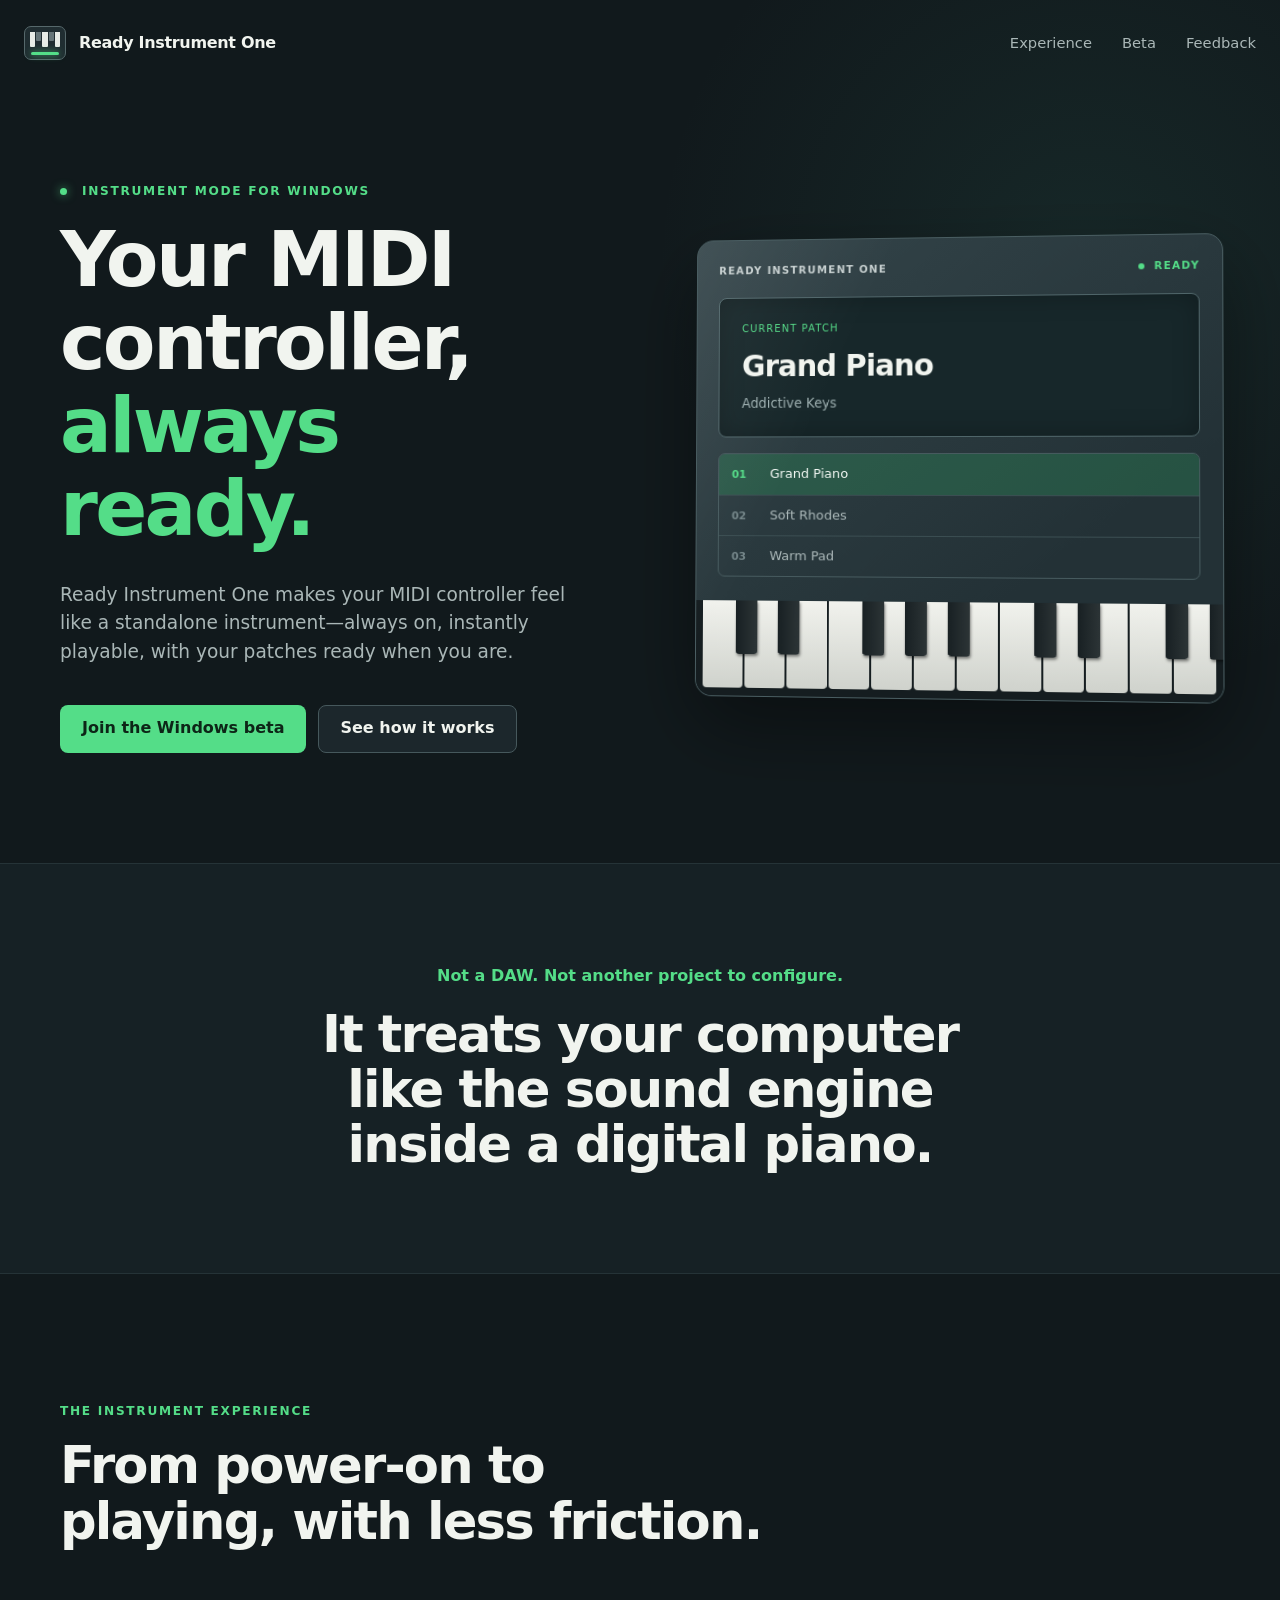
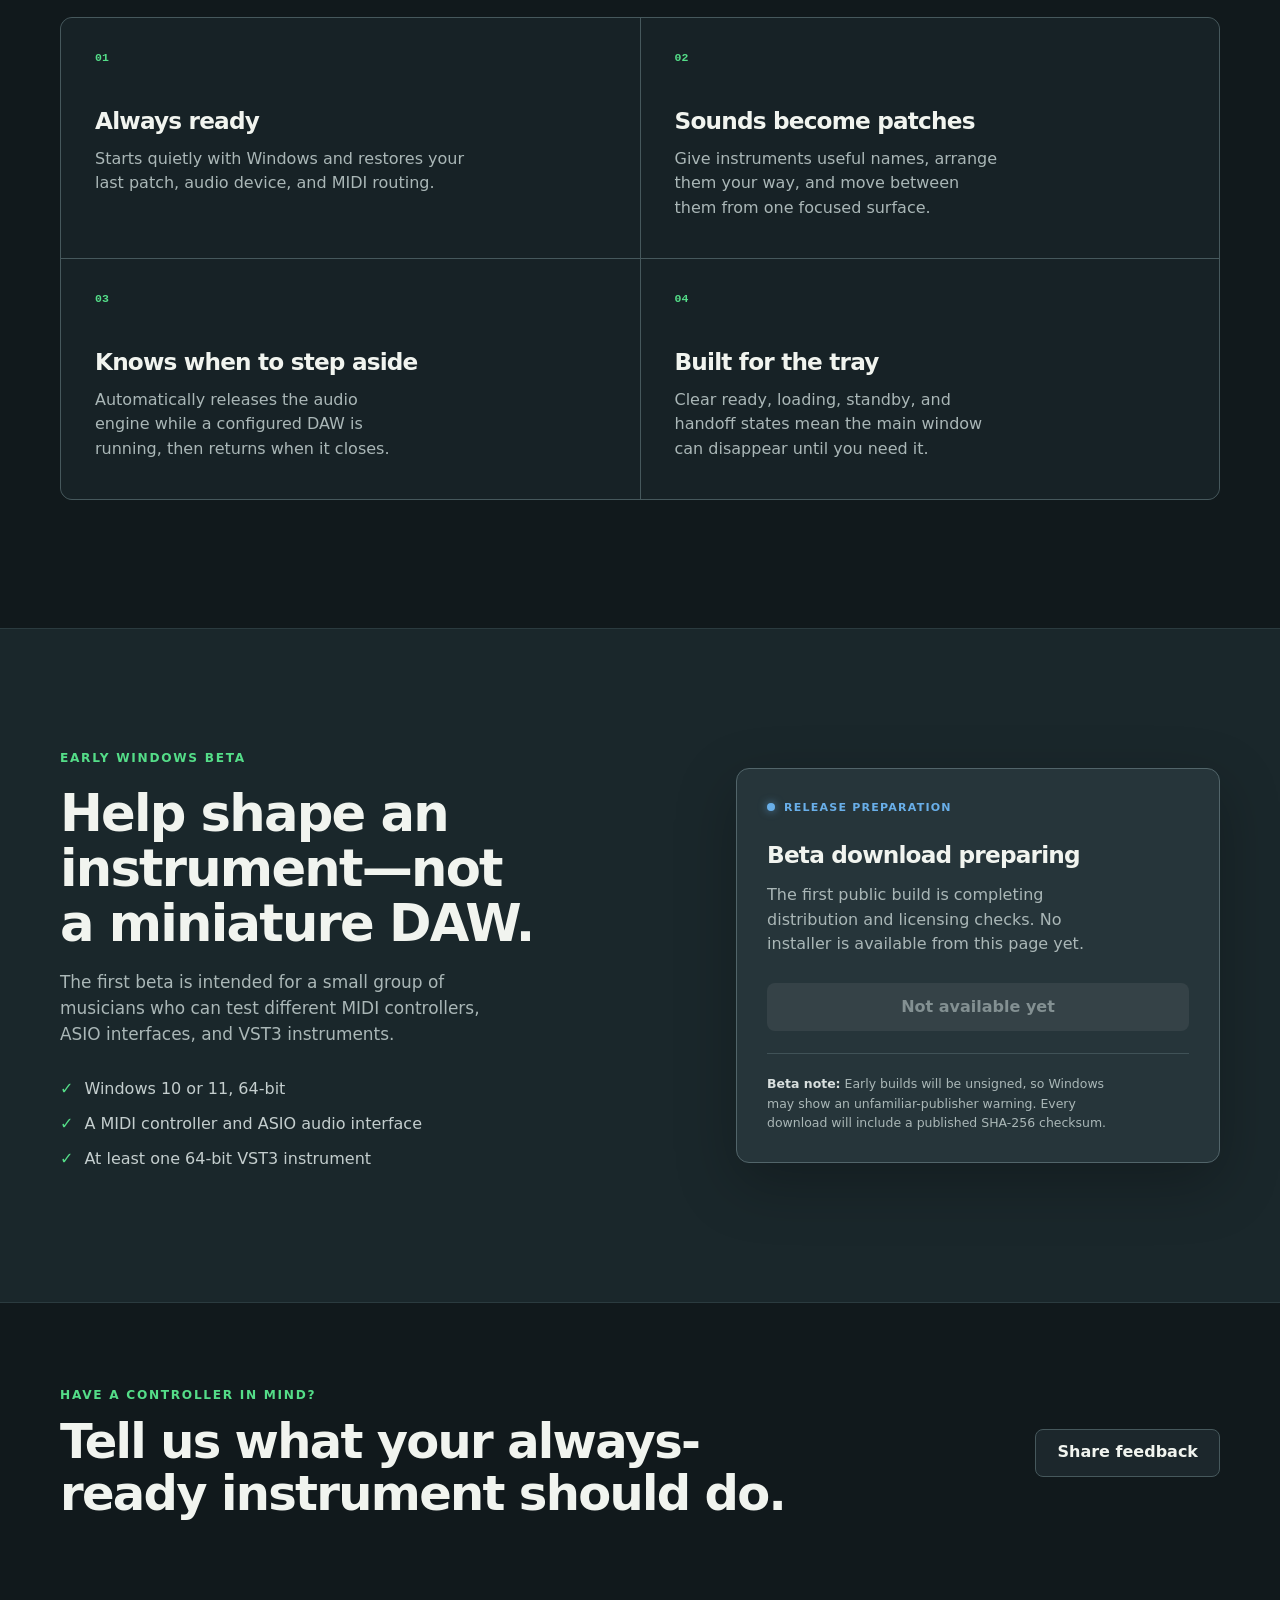
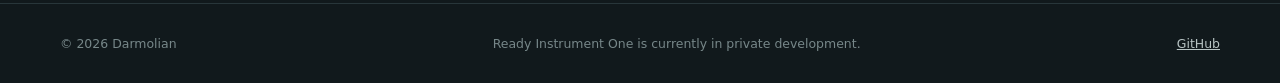
==== site/index.html @ aced775c "Clarify the always-ready product message" ====
<!doctype html>
<html lang="en">
<head>
  <meta charset="utf-8">
  <meta name="viewport" content="width=device-width, initial-scale=1">
  <meta name="description" content="Ready Instrument One makes your MIDI controller feel like a standalone instrument—always on, instantly playable, with your patches ready when you are.">
  <meta name="theme-color" content="#182327">
  <title>Ready Instrument One</title>
  <link rel="stylesheet" href="styles.css">
  <script src="app.js" defer></script>
</head>
<body>
  <header class="site-header">
    <a class="brand" href="#top" aria-label="Ready Instrument One home">
      <span class="brand-mark" aria-hidden="true">
        <span class="keys">
          <i></i><i></i><i></i><i></i><i></i>
        </span>
        <span class="led"></span>
      </span>
      <span>Ready Instrument One</span>
    </a>
    <nav aria-label="Main navigation">
      <a href="#experience">Experience</a>
      <a href="#beta">Beta</a>
      <a href="https://github.com/darmolian/ready-instrument-one/issues">Feedback</a>
    </nav>
  </header>

  <main id="top">
    <section class="hero wrap">
      <div class="hero-copy">
        <p class="eyebrow"><span class="ready-dot"></span> Instrument mode for Windows</p>
        <h1>Your MIDI controller,<br><em>always ready.</em></h1>
        <p class="lede">Ready Instrument One makes your MIDI controller feel like a standalone instrument—always on, instantly playable, with your patches ready when you are.</p>
        <div class="hero-actions">
          <a class="button primary" href="#beta">Join the Windows beta</a>
          <a class="button secondary" href="#experience">See how it works</a>
        </div>
      </div>

      <div class="instrument-panel" aria-label="Stylized Ready Instrument One patch panel">
        <div class="panel-top">
          <span>READY INSTRUMENT ONE</span>
          <span class="panel-status"><i></i> READY</span>
        </div>
        <div class="screen">
          <span class="screen-label">CURRENT PATCH</span>
          <strong>Grand Piano</strong>
          <small>Addictive Keys</small>
        </div>
        <div class="patches" aria-hidden="true">
          <span class="active"><b>01</b> Grand Piano</span>
          <span><b>02</b> Soft Rhodes</span>
          <span><b>03</b> Warm Pad</span>
        </div>
        <div class="piano-keys" aria-hidden="true">
          <i></i><i></i><i></i><i></i><i></i><i></i><i></i><i></i><i></i><i></i><i></i><i></i>
        </div>
      </div>
    </section>

    <section class="manifesto">
      <div class="wrap compact">
        <p>Not a DAW. Not another project to configure.</p>
        <h2>It treats your computer like the sound engine inside a digital piano.</h2>
      </div>
    </section>

    <section class="features wrap" id="experience">
      <div class="section-heading">
        <p class="eyebrow">The instrument experience</p>
        <h2>From power-on to playing, with less friction.</h2>
      </div>
      <div class="feature-grid">
        <article>
          <span class="feature-number">01</span>
          <h3>Always ready</h3>
          <p>Starts quietly with Windows and restores your last patch, audio device, and MIDI routing.</p>
        </article>
        <article>
          <span class="feature-number">02</span>
          <h3>Sounds become patches</h3>
          <p>Give instruments useful names, arrange them your way, and move between them from one focused surface.</p>
        </article>
        <article>
          <span class="feature-number">03</span>
          <h3>Knows when to step aside</h3>
          <p>Automatically releases the audio engine while a configured DAW is running, then returns when it closes.</p>
        </article>
        <article>
          <span class="feature-number">04</span>
          <h3>Built for the tray</h3>
          <p>Clear ready, loading, standby, and handoff states mean the main window can disappear until you need it.</p>
        </article>
      </div>
    </section>

    <section class="beta-section" id="beta">
      <div class="wrap beta-layout">
        <div class="beta-copy">
          <p class="eyebrow">Early Windows beta</p>
          <h2>Help shape an instrument—not a miniature DAW.</h2>
          <p>The first beta is intended for a small group of musicians who can test different MIDI controllers, ASIO interfaces, and VST3 instruments.</p>
          <ul class="requirements">
            <li>Windows 10 or 11, 64-bit</li>
            <li>A MIDI controller and ASIO audio interface</li>
            <li>At least one 64-bit VST3 instrument</li>
          </ul>
        </div>

        <aside class="download-card" aria-live="polite">
          <div class="download-state">
            <span class="release-light" id="release-light"></span>
            <span id="release-kicker">Release preparation</span>
          </div>
          <h3 id="release-title">Beta download preparing</h3>
          <p id="release-description">The first public build is completing distribution and licensing checks. No installer is available from this page yet.</p>
          <a class="button primary disabled" id="download-button" href="#beta" aria-disabled="true">Not available yet</a>
          <div class="release-details" id="release-details" hidden>
            <span id="release-version"></span>
            <a id="checksum-link" href="#beta">SHA-256 checksum</a>
            <a id="notes-link" href="#beta">Release notes</a>
          </div>
          <p class="unsigned-note" id="unsigned-note"><strong>Beta note:</strong> Early builds will be unsigned, so Windows may show an unfamiliar-publisher warning. Every download will include a published SHA-256 checksum.</p>
        </aside>
      </div>
    </section>

    <section class="feedback wrap">
      <div>
        <p class="eyebrow">Have a controller in mind?</p>
        <h2>Tell us what your always-ready instrument should do.</h2>
      </div>
      <a class="button secondary" href="https://github.com/darmolian/ready-instrument-one/issues/new">Share feedback</a>
    </section>
  </main>

  <footer>
    <div class="wrap footer-inner">
      <span>&copy; <span id="year">2026</span> Darmolian</span>
      <span>Ready Instrument One is currently in private development.</span>
      <a href="https://github.com/darmolian/ready-instrument-one">GitHub</a>
    </div>
  </footer>
</body>
</html>
---- site/styles.css ----
:root {
  color-scheme: dark;
  --ink: #f1f4ef;
  --muted: #aab7b7;
  --soft: #778789;
  --surface: #233137;
  --surface-2: #2d3d42;
  --surface-3: #172226;
  --line: #46585c;
  --green: #54dd88;
  --green-deep: #208b55;
  --blue: #69afe9;
  --page: #11191c;
  --shadow: 0 30px 80px rgba(0, 0, 0, .42);
  font-family: "Segoe UI Variable", "Segoe UI", system-ui, sans-serif;
}

* { box-sizing: border-box; }

html { scroll-behavior: smooth; }

body {
  margin: 0;
  background:
    radial-gradient(circle at 85% 8%, rgba(59, 139, 120, .13), transparent 27rem),
    var(--page);
  color: var(--ink);
  font-size: 16px;
  line-height: 1.55;
}

a { color: inherit; }

.wrap {
  width: min(1160px, calc(100% - 48px));
  margin-inline: auto;
}

.site-header {
  width: min(1240px, calc(100% - 48px));
  height: 86px;
  margin-inline: auto;
  display: flex;
  align-items: center;
  justify-content: space-between;
}

.brand {
  display: inline-flex;
  align-items: center;
  gap: 13px;
  color: var(--ink);
  font-weight: 720;
  letter-spacing: -.02em;
  text-decoration: none;
}

.brand-mark {
  position: relative;
  width: 42px;
  height: 34px;
  padding: 5px 5px 8px;
  border: 1px solid #56686b;
  border-radius: 7px;
  background: #202d31;
}

.brand-mark .keys { display: flex; height: 15px; gap: 1px; }
.brand-mark .keys i { flex: 1; background: #e8ece7; border-radius: 0 0 1px 1px; }
.brand-mark .keys i:nth-child(2),
.brand-mark .keys i:nth-child(4) { height: 9px; background: #667578; }
.brand-mark .led { position: absolute; left: 6px; right: 6px; bottom: 4px; height: 3px; border-radius: 3px; background: var(--green); box-shadow: 0 0 7px rgba(84, 221, 136, .7); }

nav { display: flex; gap: 30px; }
nav a { color: var(--muted); font-size: .92rem; text-decoration: none; transition: color .2s; }
nav a:hover { color: var(--ink); }

.hero {
  min-height: 680px;
  padding: 96px 0 110px;
  display: grid;
  grid-template-columns: 1.02fr .98fr;
  gap: 80px;
  align-items: center;
}

.eyebrow {
  margin: 0 0 18px;
  color: var(--green);
  font-size: .76rem;
  font-weight: 720;
  letter-spacing: .14em;
  text-transform: uppercase;
}

.ready-dot { display: inline-block; width: 7px; height: 7px; margin-right: 9px; border-radius: 50%; background: var(--green); box-shadow: 0 0 10px rgba(84, 221, 136, .7); }

h1, h2, h3, p { text-wrap: balance; }
h1, h2, h3 { line-height: 1.08; letter-spacing: -.035em; }
h1 { margin: 0; font-size: clamp(3.3rem, 6vw, 5.8rem); font-weight: 720; }
h1 em { color: var(--green); font-style: normal; }
h2 { margin: 0; font-size: clamp(2.1rem, 4vw, 3.65rem); }
h3 { margin: 0; font-size: 1.45rem; }

.lede { max-width: 660px; margin: 30px 0 0; color: var(--muted); font-size: 1.16rem; }
.hero-actions { display: flex; flex-wrap: wrap; gap: 12px; margin-top: 38px; }

.button {
  min-height: 48px;
  padding: 0 21px;
  border: 1px solid transparent;
  border-radius: 8px;
  display: inline-flex;
  align-items: center;
  justify-content: center;
  font-weight: 670;
  text-decoration: none;
  transition: transform .18s, background .18s, border-color .18s;
}
.button:hover { transform: translateY(-1px); }
.button.primary { background: var(--green); color: #0d2517; }
.button.primary:hover { background: #72e69d; }
.button.secondary { border-color: var(--line); background: rgba(40, 55, 60, .5); color: var(--ink); }
.button.secondary:hover { border-color: #708286; background: var(--surface); }
.button.disabled { background: #354247; color: #839092; cursor: not-allowed; pointer-events: none; }

.instrument-panel {
  position: relative;
  border: 1px solid #4a5e62;
  border-radius: 17px;
  background: linear-gradient(145deg, #34454a, #233136 70%);
  padding: 22px 22px 0;
  box-shadow: var(--shadow);
  transform: perspective(1100px) rotateY(-4deg) rotateX(1deg);
  overflow: hidden;
}
.instrument-panel::before { content: ""; position: absolute; inset: 0; background: linear-gradient(115deg, rgba(255,255,255,.07), transparent 28%); pointer-events: none; }
.panel-top { display: flex; justify-content: space-between; color: #c7d0d0; font-size: .65rem; font-weight: 760; letter-spacing: .12em; }
.panel-status { color: var(--green); }
.panel-status i { display: inline-block; width: 6px; height: 6px; margin-right: 5px; border-radius: 50%; background: var(--green); }
.screen { margin-top: 20px; padding: 23px; border: 1px solid #50666a; border-radius: 8px; background: #17272a; box-shadow: inset 0 0 25px rgba(0,0,0,.25); }
.screen > * { display: block; }
.screen-label { color: var(--green); font-size: .63rem; letter-spacing: .12em; }
.screen strong { margin-top: 8px; font-size: 1.85rem; letter-spacing: -.03em; }
.screen small { margin-top: 4px; color: #9eb0b1; }
.patches { margin: 16px 0 24px; border: 1px solid #475b5f; border-radius: 7px; overflow: hidden; }
.patches span { display: block; padding: 10px 13px; color: #adbabb; border-bottom: 1px solid #3b4e52; font-size: .82rem; }
.patches span:last-child { border: 0; }
.patches span.active { color: #f5faf6; background: rgba(45, 147, 92, .34); }
.patches b { display: inline-block; width: 35px; color: #748689; font-size: .68rem; }
.patches .active b { color: var(--green); }
.piano-keys { height: 96px; margin-inline: -22px; display: flex; gap: 2px; padding: 0 7px; background: #151d20; }
.piano-keys i { position: relative; flex: 1; height: 88px; border-radius: 0 0 4px 4px; background: linear-gradient(#f1f2ed, #cfd2cc); }
.piano-keys i::after { position: absolute; z-index: 2; top: 0; right: -38%; width: 54%; height: 54px; border-radius: 0 0 3px 3px; background: linear-gradient(90deg, #182023, #2c3436); box-shadow: 1px 2px 3px rgba(0,0,0,.45); }
.piano-keys i:nth-child(7n + 1)::after,
.piano-keys i:nth-child(7n + 2)::after,
.piano-keys i:nth-child(7n + 4)::after,
.piano-keys i:nth-child(7n + 5)::after,
.piano-keys i:nth-child(7n + 6)::after { content: ""; }

.manifesto { padding: 100px 0; border-block: 1px solid #253337; background: #162125; text-align: center; }
.compact { max-width: 850px; }
.manifesto p { margin: 0 0 18px; color: var(--green); font-weight: 660; }

.features { padding: 128px 0; }
.section-heading { max-width: 740px; }
.feature-grid { margin-top: 68px; display: grid; grid-template-columns: repeat(2, 1fr); gap: 1px; border: 1px solid var(--line); border-radius: 12px; background: var(--line); overflow: hidden; }
.feature-grid article { min-height: 240px; padding: 34px; background: var(--surface-3); }
.feature-number { display: block; margin-bottom: 44px; color: var(--green); font: 650 .72rem/1 monospace; }
.feature-grid p { max-width: 440px; margin: 14px 0 0; color: var(--muted); }

.beta-section { padding: 120px 0; background: #1a272b; border-block: 1px solid #2b3b3f; }
.beta-layout { display: grid; grid-template-columns: 1fr .84fr; gap: 100px; align-items: center; }
.beta-copy > p:not(.eyebrow) { max-width: 610px; color: var(--muted); font-size: 1.06rem; }
.requirements { margin: 30px 0 0; padding: 0; list-style: none; color: #c4cece; }
.requirements li { margin: 10px 0; }
.requirements li::before { content: "✓"; margin-right: 11px; color: var(--green); font-weight: 800; }

.download-card { padding: 30px; border: 1px solid #52656a; border-radius: 13px; background: #26353a; box-shadow: 0 20px 60px rgba(0,0,0,.25); }
.download-state { display: flex; align-items: center; gap: 9px; margin-bottom: 26px; color: var(--blue); font-size: .69rem; font-weight: 740; letter-spacing: .11em; text-transform: uppercase; }
.release-light { width: 8px; height: 8px; border-radius: 50%; background: var(--blue); box-shadow: 0 0 9px rgba(105, 175, 233, .65); }
.download-card > p { color: var(--muted); }
.download-card .button { width: 100%; margin-top: 10px; }
.release-details { margin-top: 18px; display: flex; flex-wrap: wrap; gap: 9px 18px; color: var(--muted); font-size: .78rem; }
.release-details a { color: #d6dfde; }
.release-details[hidden] { display: none; }
.unsigned-note { margin: 22px 0 0; padding-top: 20px; border-top: 1px solid #405257; font-size: .78rem; }
.unsigned-note strong { color: #d8dfde; }

.feedback { min-height: 300px; display: flex; align-items: center; justify-content: space-between; gap: 40px; }
.feedback h2 { max-width: 780px; font-size: clamp(2rem, 4vw, 3rem); }
.feedback .eyebrow { margin-bottom: 12px; }
.feedback .button { flex: 0 0 auto; }

footer { padding: 30px 0; border-top: 1px solid #28363a; color: var(--soft); font-size: .78rem; }
.footer-inner { display: flex; gap: 28px; justify-content: space-between; }
footer a { color: #b7c3c3; }

@media (max-width: 900px) {
  .hero { grid-template-columns: 1fr; gap: 65px; padding-top: 65px; }
  .hero-copy { max-width: 720px; }
  .instrument-panel { max-width: 600px; transform: none; }
  .beta-layout { grid-template-columns: 1fr; gap: 55px; }
}

@media (max-width: 620px) {
  .wrap, .site-header { width: min(100% - 30px, 1160px); }
  .site-header { height: 72px; }
  .brand > span:last-child { font-size: .9rem; }
  nav a:not(:last-child) { display: none; }
  .hero { min-height: auto; padding: 55px 0 80px; }
  h1 { font-size: clamp(2.8rem, 15vw, 4rem); }
  .instrument-panel { padding: 16px 16px 0; }
  .piano-keys { margin-inline: -16px; }
  .manifesto, .features, .beta-section { padding-block: 80px; }
  .feature-grid { grid-template-columns: 1fr; }
  .feedback { padding-block: 60px; align-items: flex-start; flex-direction: column; }
  .footer-inner { flex-direction: column; gap: 8px; }
}

@media (prefers-reduced-motion: reduce) {
  html { scroll-behavior: auto; }
  *, *::before, *::after { transition-duration: .01ms !important; }
}
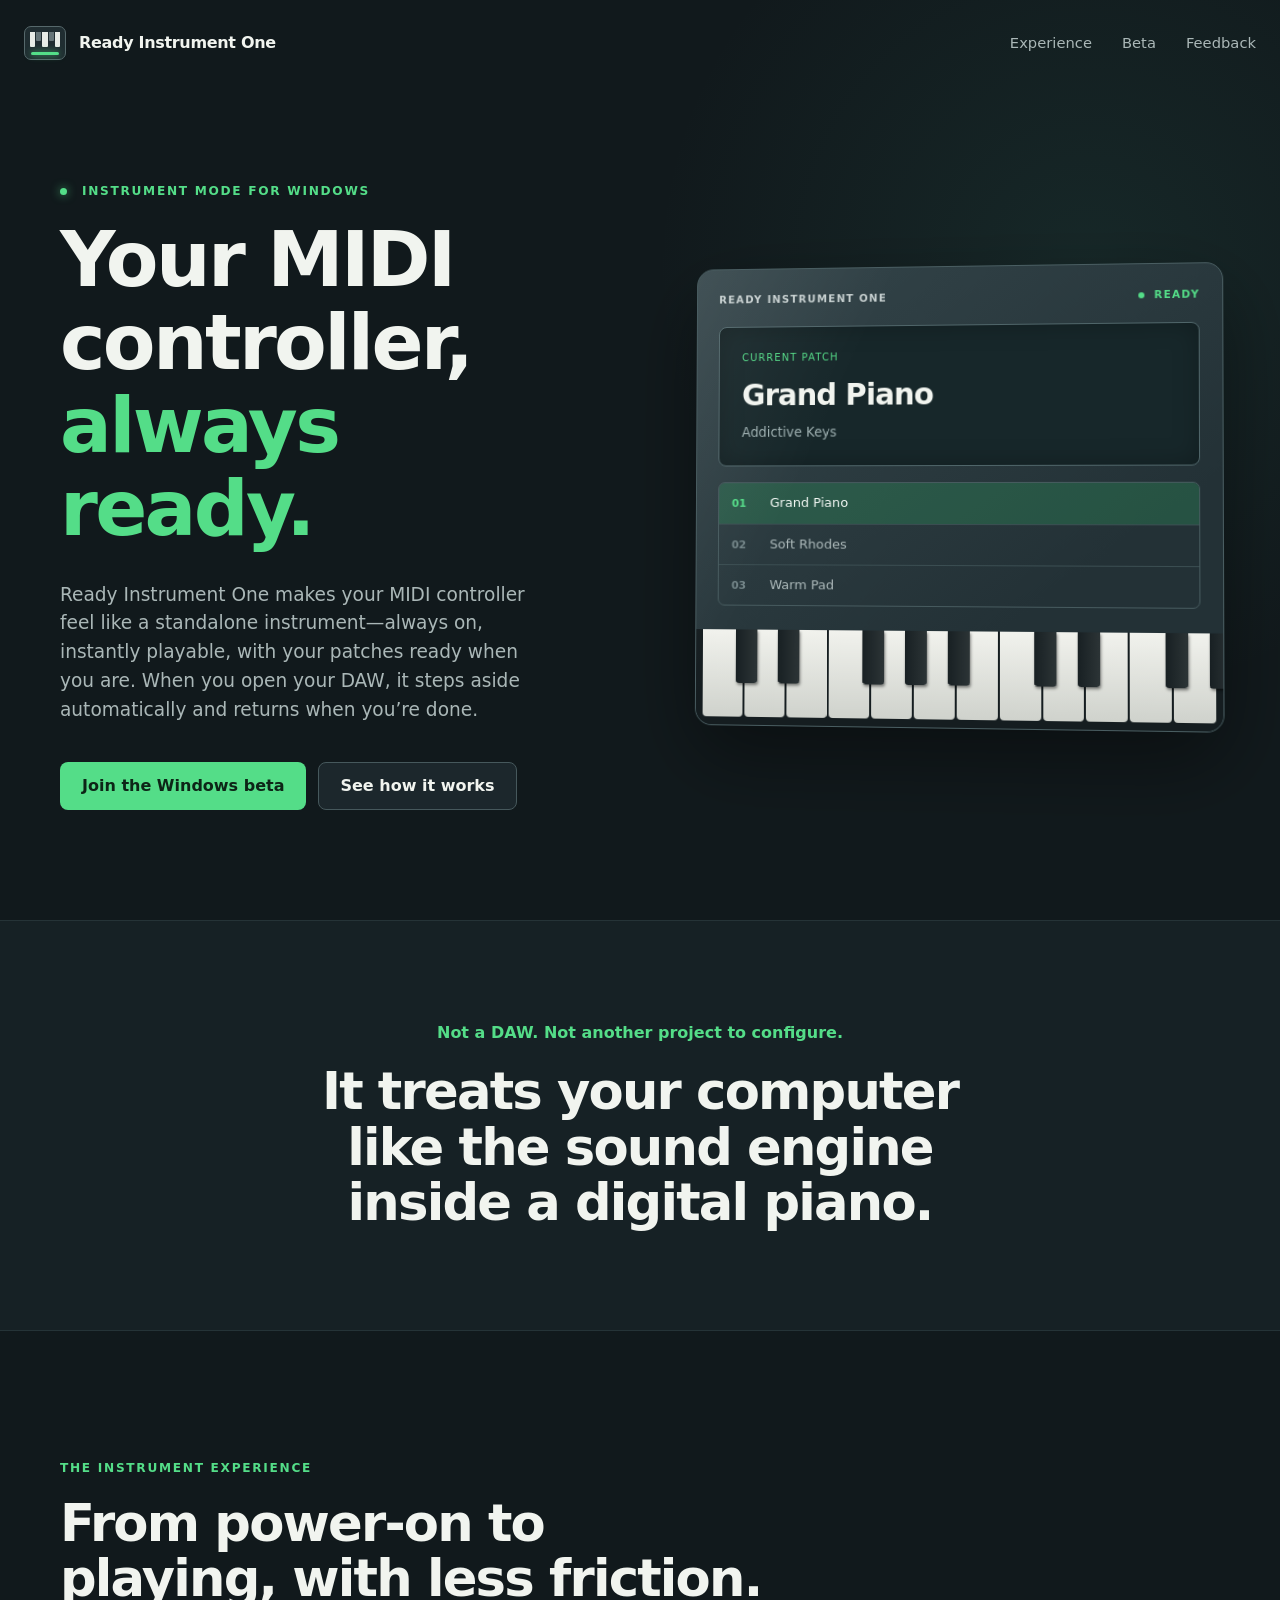
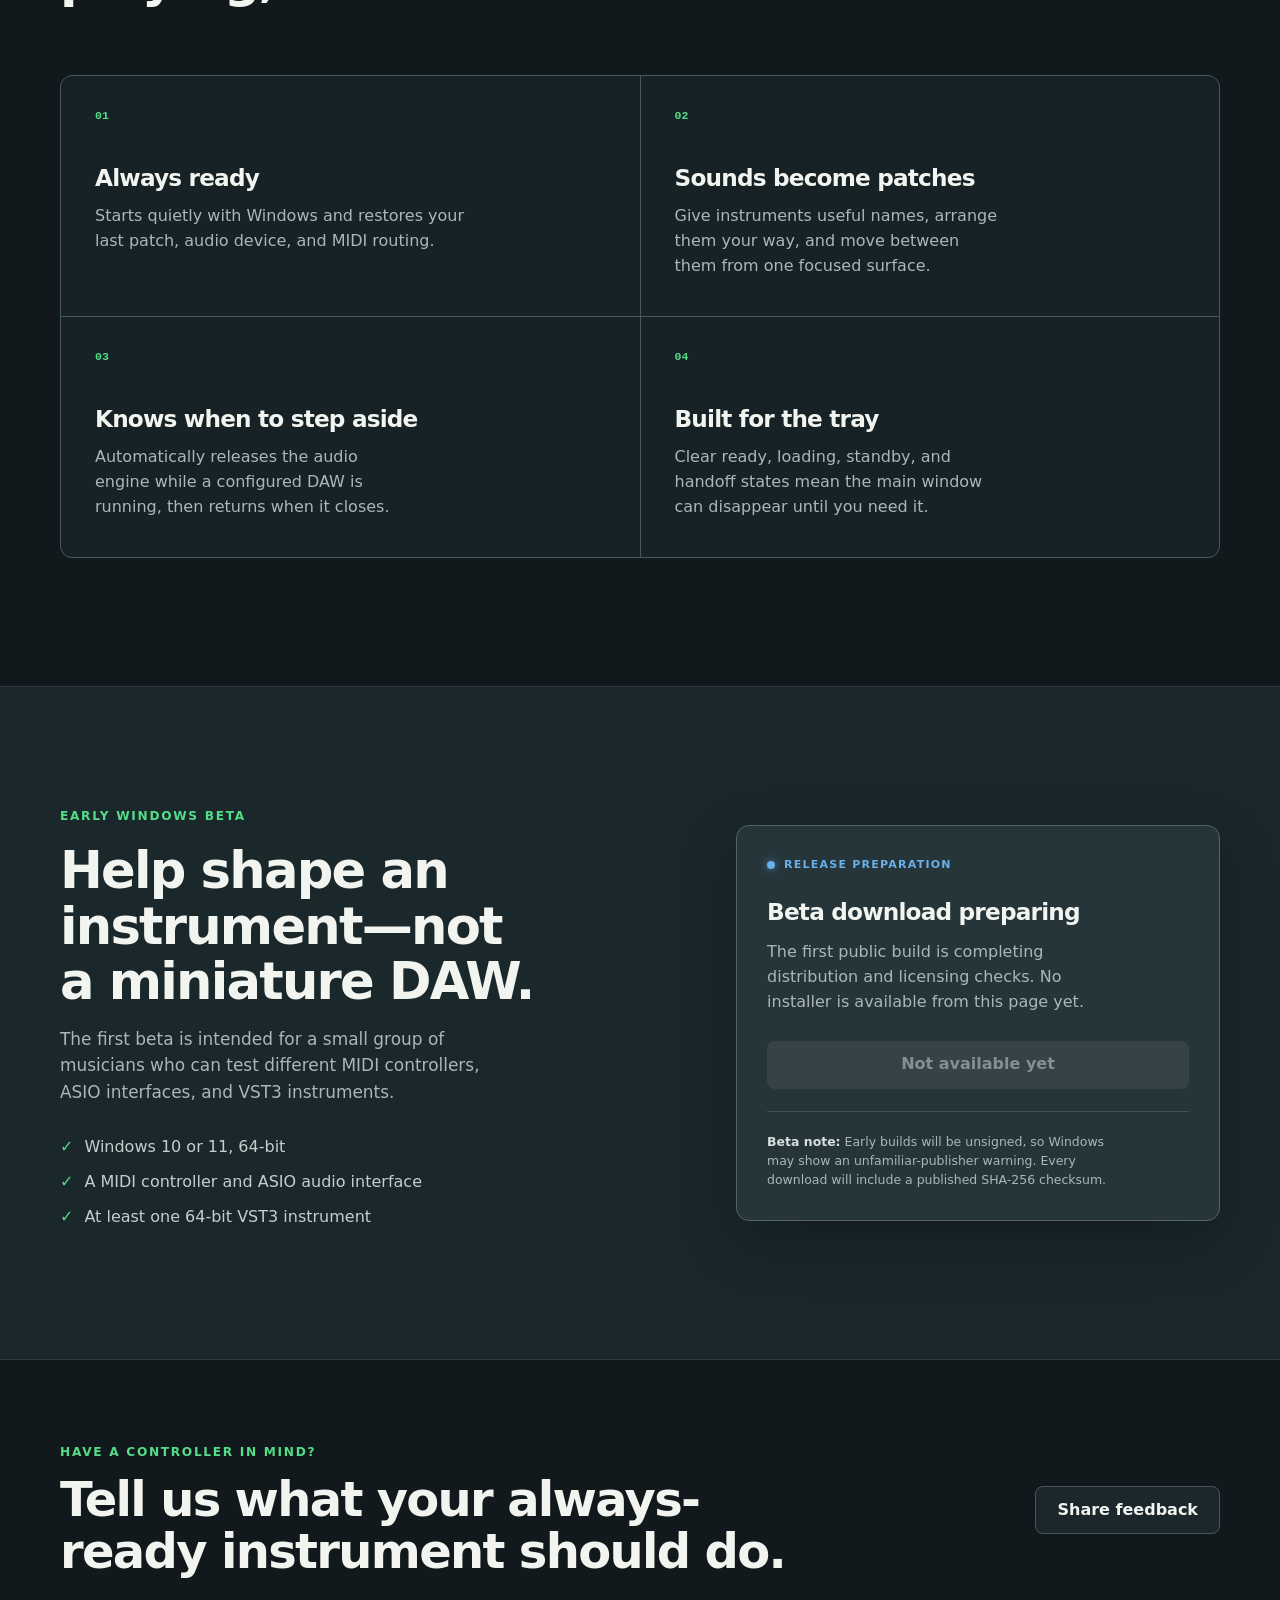
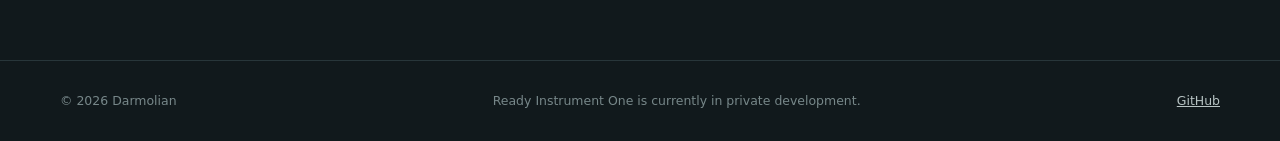
==== commit 16863fdb: "Introduce automatic DAW handoff in the hero" ====
--- a/site/index.html
+++ b/site/index.html
@@ -32,7 +32,7 @@
       <div class="hero-copy">
         <p class="eyebrow"><span class="ready-dot"></span> Instrument mode for Windows</p>
         <h1>Your MIDI controller,<br><em>always ready.</em></h1>
-        <p class="lede">Ready Instrument One makes your MIDI controller feel like a standalone instrument—always on, instantly playable, with your patches ready when you are.</p>
+        <p class="lede">Ready Instrument One makes your MIDI controller feel like a standalone instrument—always on, instantly playable, with your patches ready when you are. When you open your DAW, it steps aside automatically and returns when you’re done.</p>
         <div class="hero-actions">
           <a class="button primary" href="#beta">Join the Windows beta</a>
           <a class="button secondary" href="#experience">See how it works</a>
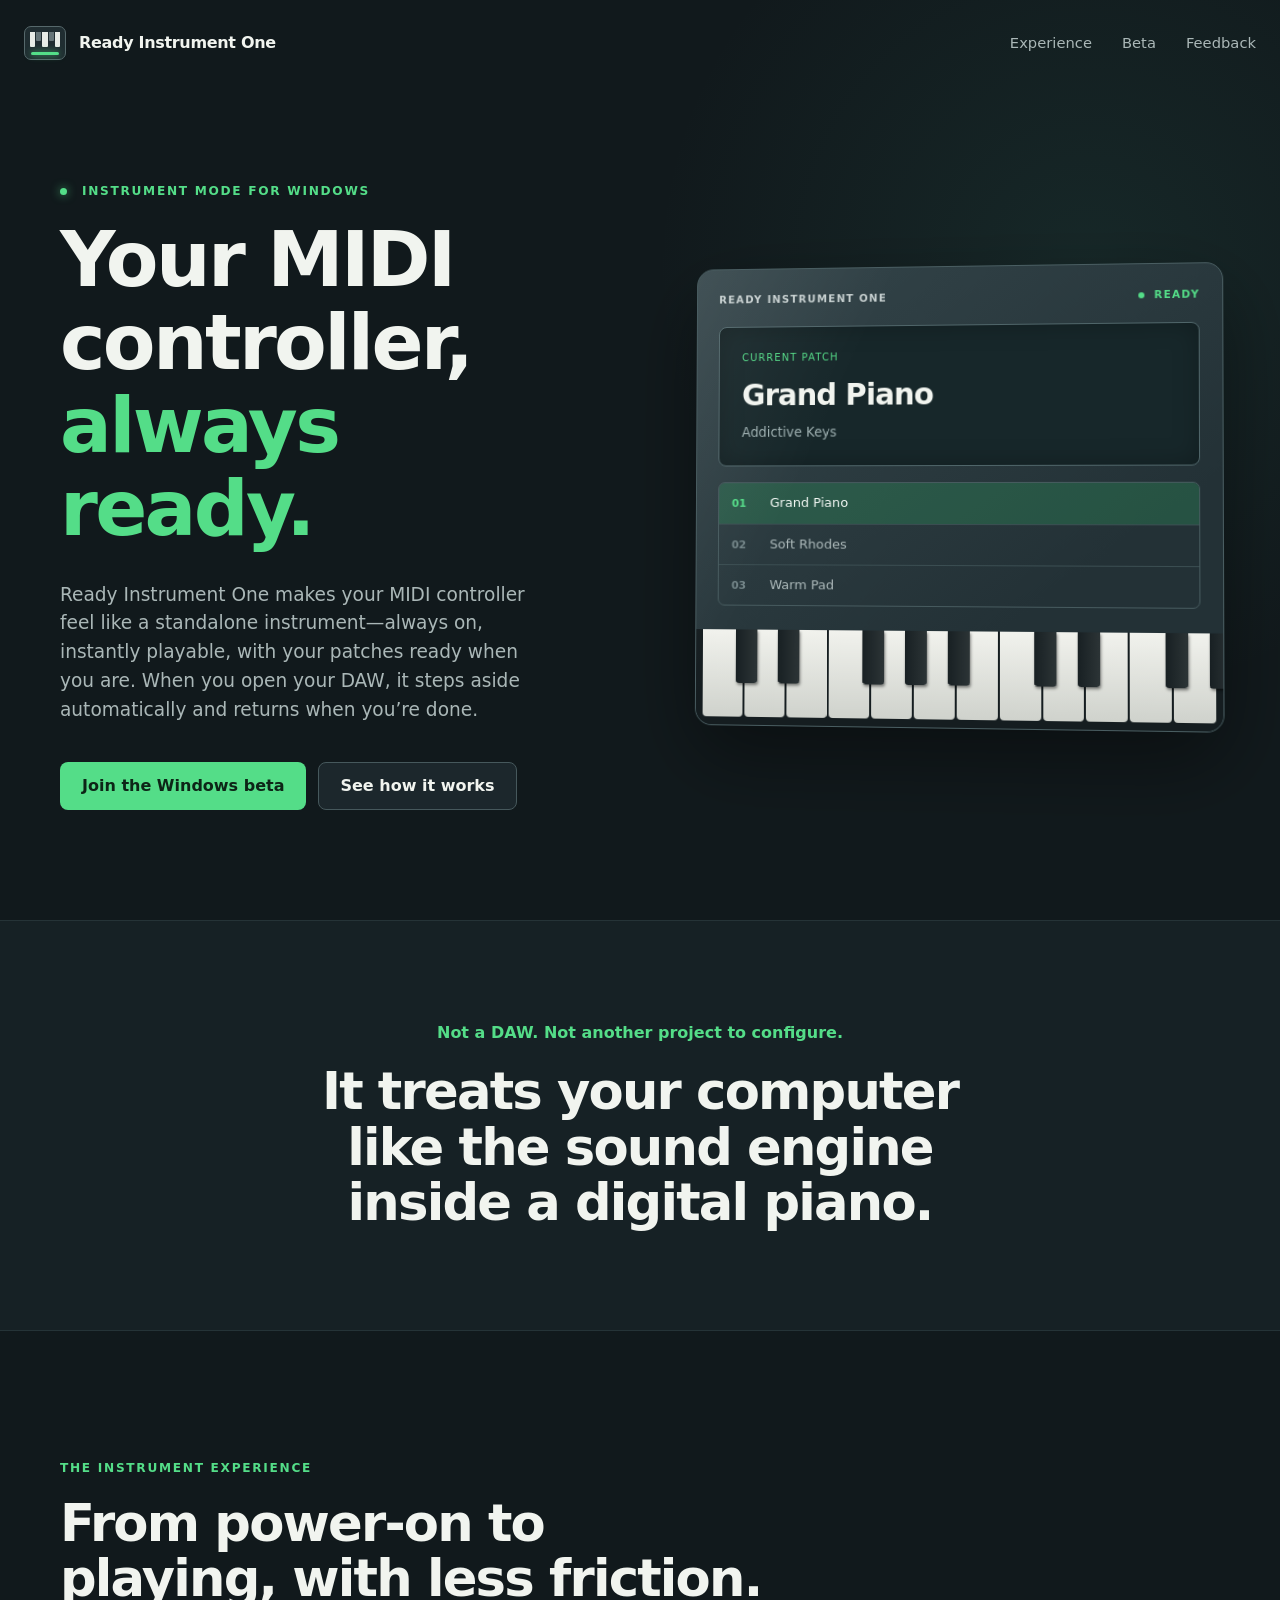
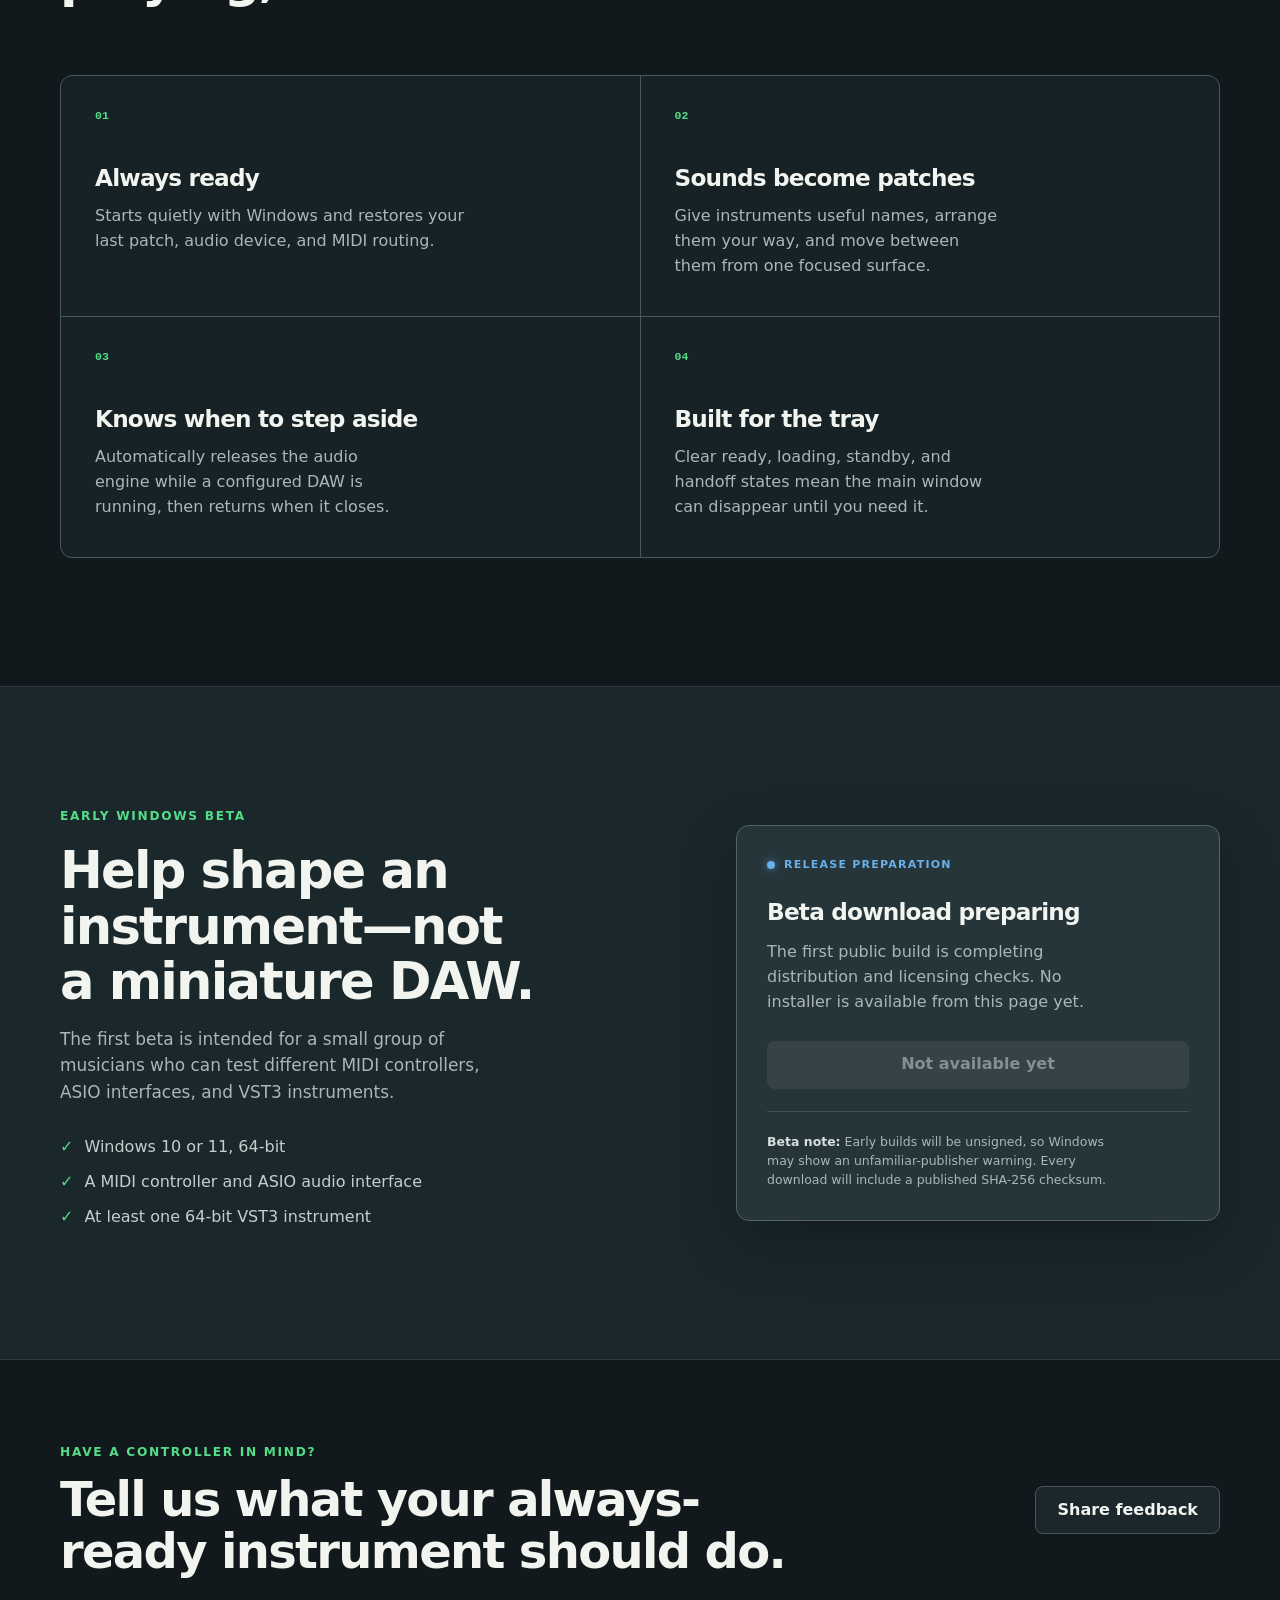
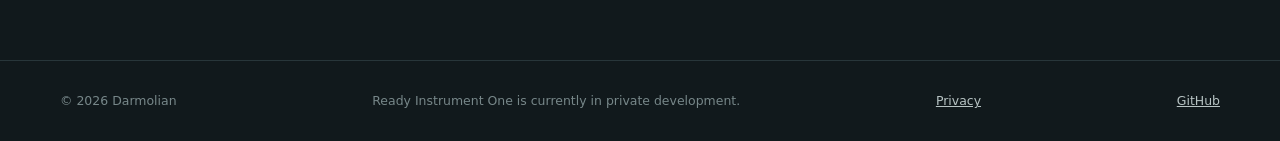
==== commit 09f16aab: "Add privacy-first website analytics" ====
--- a/site/index.html
+++ b/site/index.html
@@ -140,8 +140,12 @@
     <div class="wrap footer-inner">
       <span>&copy; <span id="year">2026</span> Darmolian</span>
       <span>Ready Instrument One is currently in private development.</span>
+      <a href="privacy.html">Privacy</a>
       <a href="https://github.com/darmolian/ready-instrument-one">GitHub</a>
     </div>
   </footer>
+  <!-- Cloudflare Web Analytics -->
+  <script type="module" src="https://static.cloudflareinsights.com/beacon.min.js" data-cf-beacon='{"token": "5148fbdc5ea6411e929aa3a7ed31bcde"}'></script>
+  <!-- End Cloudflare Web Analytics -->
 </body>
 </html>
--- a/site/styles.css
+++ b/site/styles.css
@@ -196,6 +196,20 @@
 .footer-inner { display: flex; gap: 28px; justify-content: space-between; }
 footer a { color: #b7c3c3; }
 
+.legal-page {
+  max-width: 840px;
+  padding: 90px 0 120px;
+}
+.legal-page h1 { font-size: clamp(3rem, 7vw, 5rem); }
+.legal-intro { margin: 30px 0 70px; color: var(--muted); font-size: 1.18rem; }
+.legal-page section { padding: 34px 0; border-top: 1px solid #2e3e42; }
+.legal-page section h2 { margin-bottom: 17px; font-size: 1.55rem; }
+.legal-page section p { color: var(--muted); }
+.legal-page section p:last-child { margin-bottom: 0; }
+.legal-page section a { color: #d7e2e0; text-decoration-color: #66817f; text-underline-offset: 3px; }
+.legal-page section a:hover { color: var(--green); }
+.legal-updated { margin-top: 44px; color: var(--soft); font-size: .82rem; }
+
 @media (max-width: 900px) {
   .hero { grid-template-columns: 1fr; gap: 65px; padding-top: 65px; }
   .hero-copy { max-width: 720px; }
@@ -213,6 +227,7 @@
   .instrument-panel { padding: 16px 16px 0; }
   .piano-keys { margin-inline: -16px; }
   .manifesto, .features, .beta-section { padding-block: 80px; }
+  .legal-page { padding-block: 60px 80px; }
   .feature-grid { grid-template-columns: 1fr; }
   .feedback { padding-block: 60px; align-items: flex-start; flex-direction: column; }
   .footer-inner { flex-direction: column; gap: 8px; }
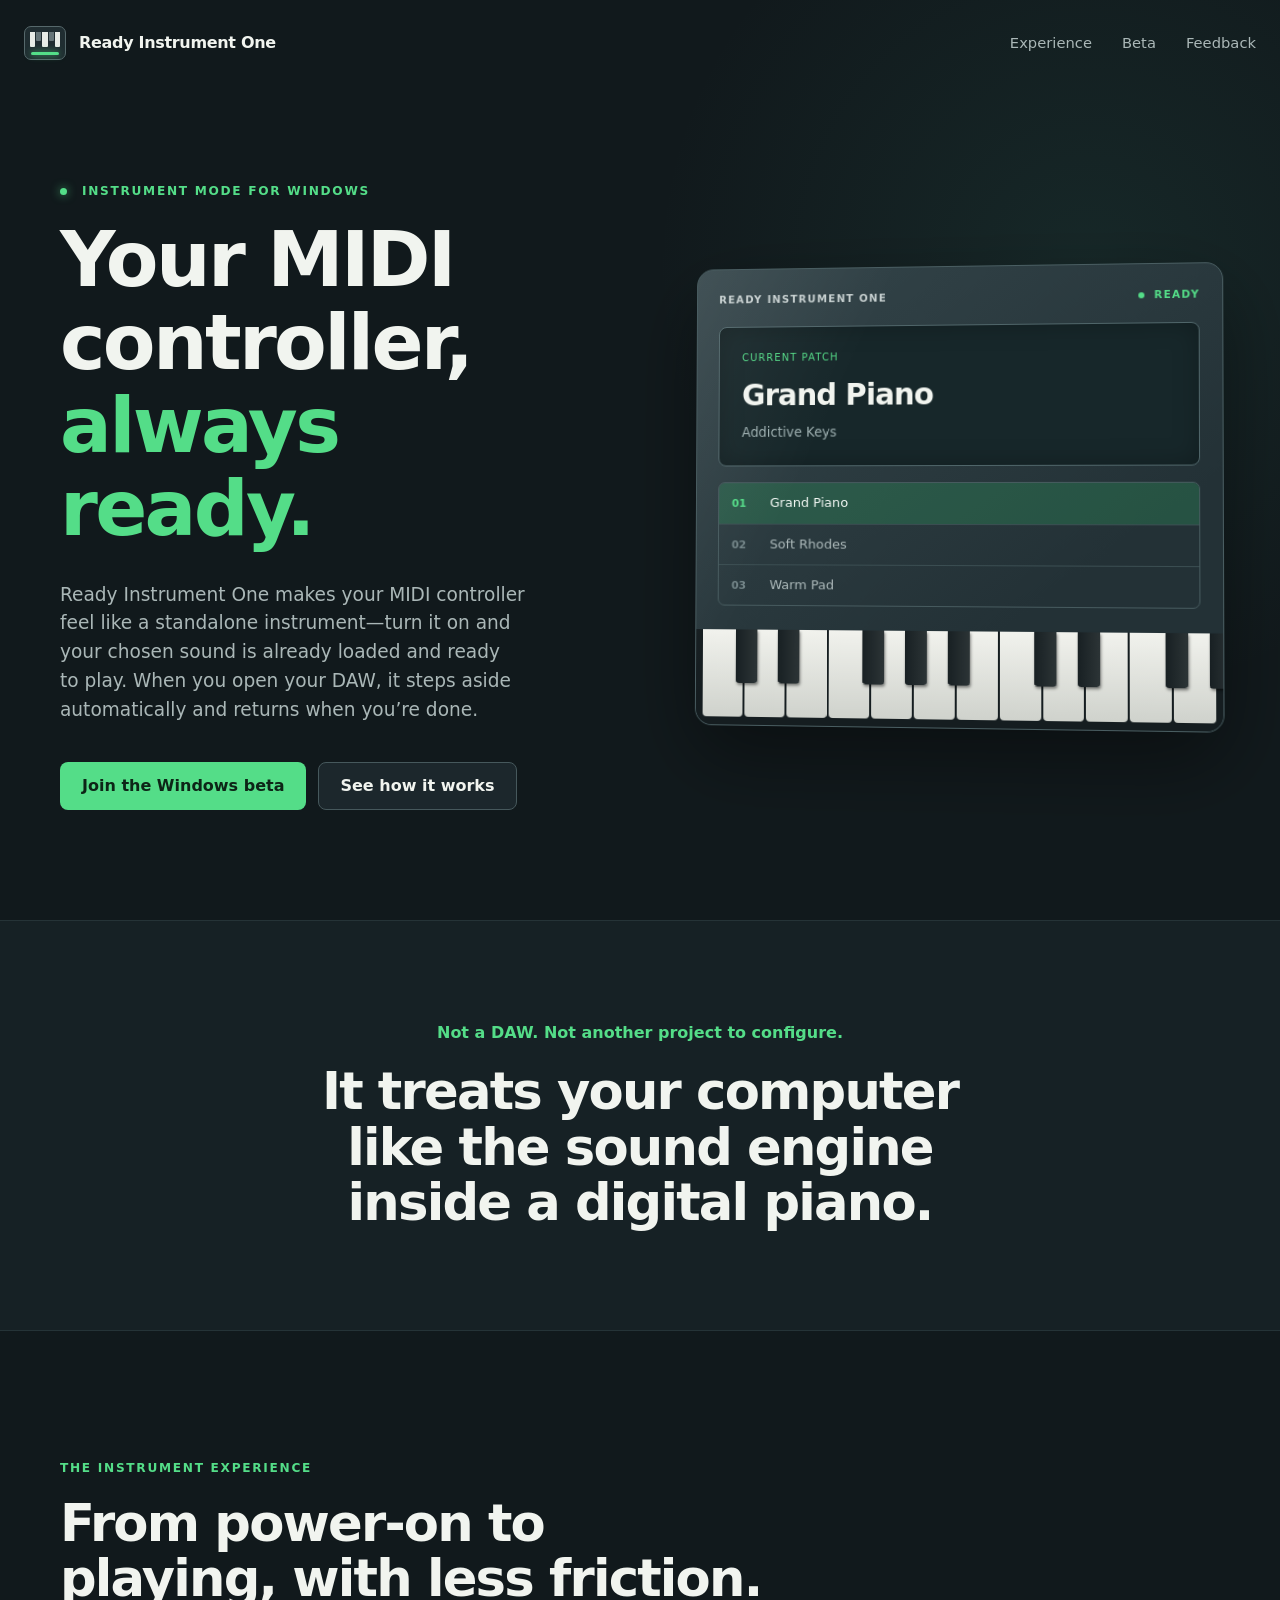
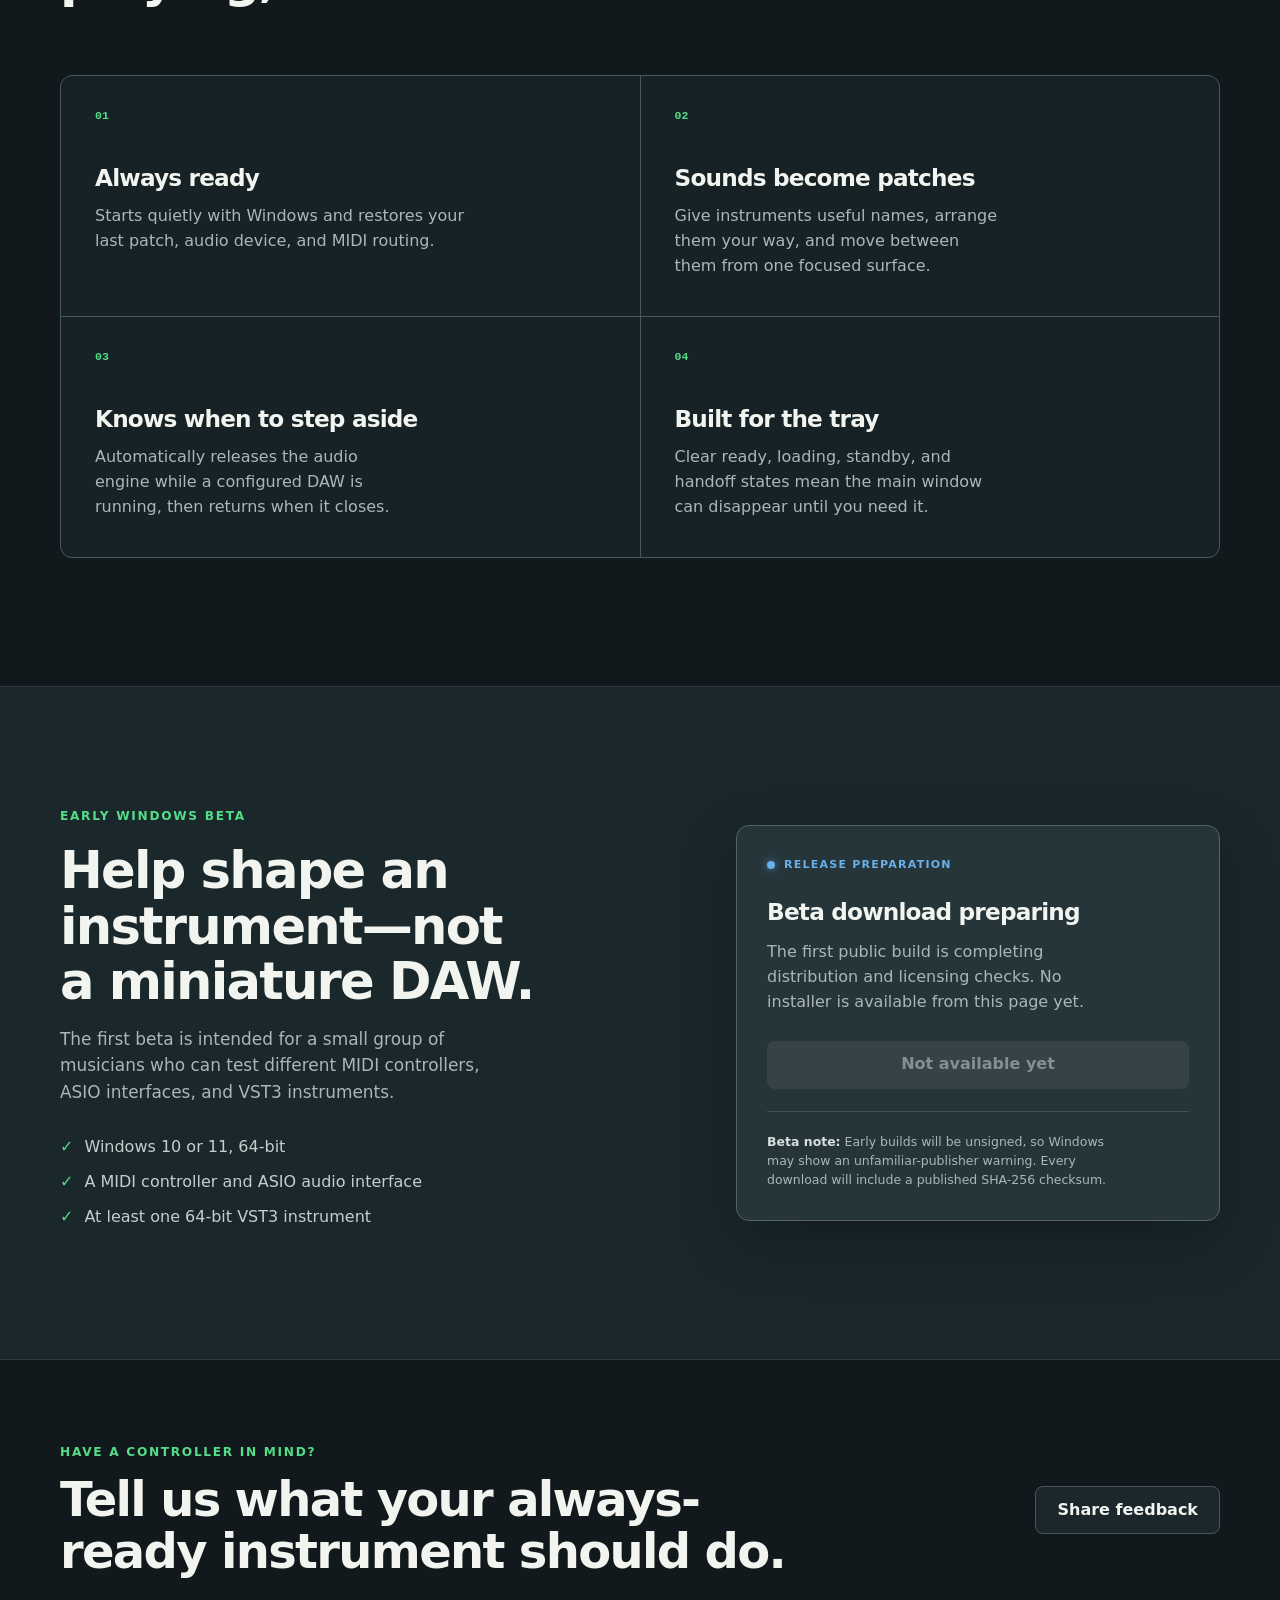
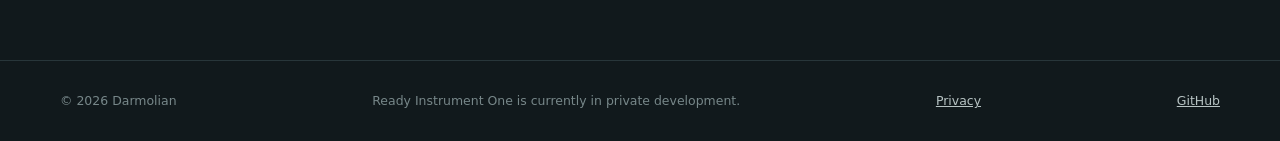
==== commit 4cdd4580: "Clarify automatic sound readiness" ====
--- a/site/index.html
+++ b/site/index.html
@@ -3,7 +3,7 @@
 <head>
   <meta charset="utf-8">
   <meta name="viewport" content="width=device-width, initial-scale=1">
-  <meta name="description" content="Ready Instrument One makes your MIDI controller feel like a standalone instrument—always on, instantly playable, with your patches ready when you are.">
+  <meta name="description" content="Ready Instrument One makes your MIDI controller feel like a standalone instrument—turn it on and your chosen sound is ready to play.">
   <meta name="theme-color" content="#182327">
   <title>Ready Instrument One</title>
   <link rel="stylesheet" href="styles.css">
@@ -23,7 +23,7 @@
     <nav aria-label="Main navigation">
       <a href="#experience">Experience</a>
       <a href="#beta">Beta</a>
-      <a href="https://github.com/darmolian/ready-instrument-one/issues">Feedback</a>
+      <a href="feedback.html">Feedback</a>
     </nav>
   </header>
 
@@ -32,7 +32,7 @@
       <div class="hero-copy">
         <p class="eyebrow"><span class="ready-dot"></span> Instrument mode for Windows</p>
         <h1>Your MIDI controller,<br><em>always ready.</em></h1>
-        <p class="lede">Ready Instrument One makes your MIDI controller feel like a standalone instrument—always on, instantly playable, with your patches ready when you are. When you open your DAW, it steps aside automatically and returns when you’re done.</p>
+        <p class="lede">Ready Instrument One makes your MIDI controller feel like a standalone instrument—turn it on and your chosen sound is already loaded and ready to play. When you open your DAW, it steps aside automatically and returns when you’re done.</p>
         <div class="hero-actions">
           <a class="button primary" href="#beta">Join the Windows beta</a>
           <a class="button secondary" href="#experience">See how it works</a>
@@ -132,7 +132,7 @@
         <p class="eyebrow">Have a controller in mind?</p>
         <h2>Tell us what your always-ready instrument should do.</h2>
       </div>
-      <a class="button secondary" href="https://github.com/darmolian/ready-instrument-one/issues/new">Share feedback</a>
+      <a class="button secondary" href="feedback.html">Share feedback</a>
     </section>
   </main>
 
--- a/site/styles.css
+++ b/site/styles.css
@@ -210,6 +210,20 @@
 .legal-page section a:hover { color: var(--green); }
 .legal-updated { margin-top: 44px; color: var(--soft); font-size: .82rem; }
 
+.feedback-page {
+  max-width: 960px;
+  padding: 90px 0 120px;
+}
+.feedback-heading { max-width: 800px; }
+.feedback-heading h1 { font-size: clamp(3rem, 7vw, 5rem); }
+.feedback-heading > p:not(.eyebrow) { max-width: 720px; color: var(--muted); font-size: 1.08rem; }
+.feedback-heading .feedback-privacy { margin-top: 22px; font-size: .85rem; }
+.feedback-privacy a, .technical-feedback a { color: #d7e2e0; text-underline-offset: 3px; }
+.form-panel { margin-top: 54px; min-height: 640px; padding: 12px; border: 1px solid #52656a; border-radius: 13px; background: #fff; overflow: hidden; box-shadow: 0 20px 60px rgba(0,0,0,.25); }
+.form-panel iframe { display: block; border-radius: 7px; }
+.form-panel noscript { display: block; padding: 30px; color: #172226; }
+.technical-feedback { margin: 26px 0 0; color: var(--muted); font-size: .88rem; text-align: center; }
+
 @media (max-width: 900px) {
   .hero { grid-template-columns: 1fr; gap: 65px; padding-top: 65px; }
   .hero-copy { max-width: 720px; }
@@ -228,6 +242,8 @@
   .piano-keys { margin-inline: -16px; }
   .manifesto, .features, .beta-section { padding-block: 80px; }
   .legal-page { padding-block: 60px 80px; }
+  .feedback-page { padding-block: 60px 80px; }
+  .form-panel { margin-top: 38px; padding: 5px; }
   .feature-grid { grid-template-columns: 1fr; }
   .feedback { padding-block: 60px; align-items: flex-start; flex-direction: column; }
   .footer-inner { flex-direction: column; gap: 8px; }
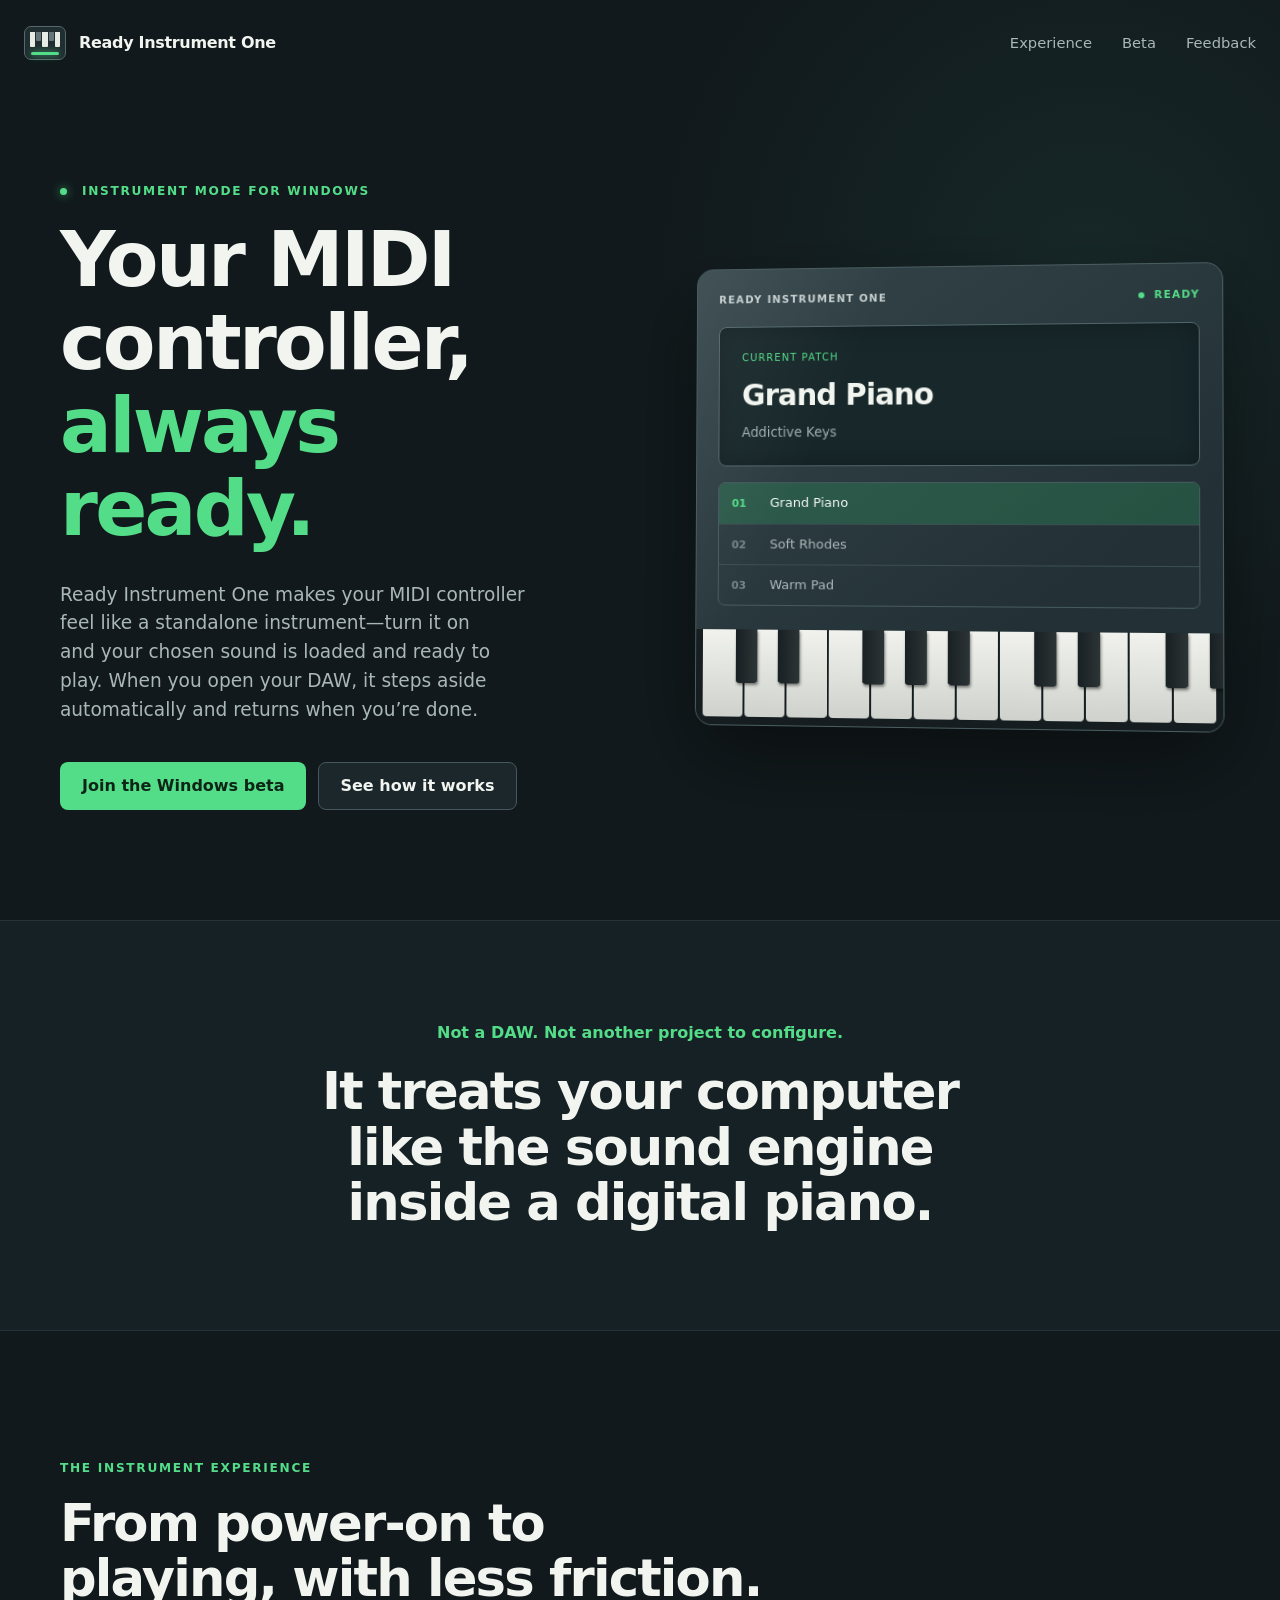
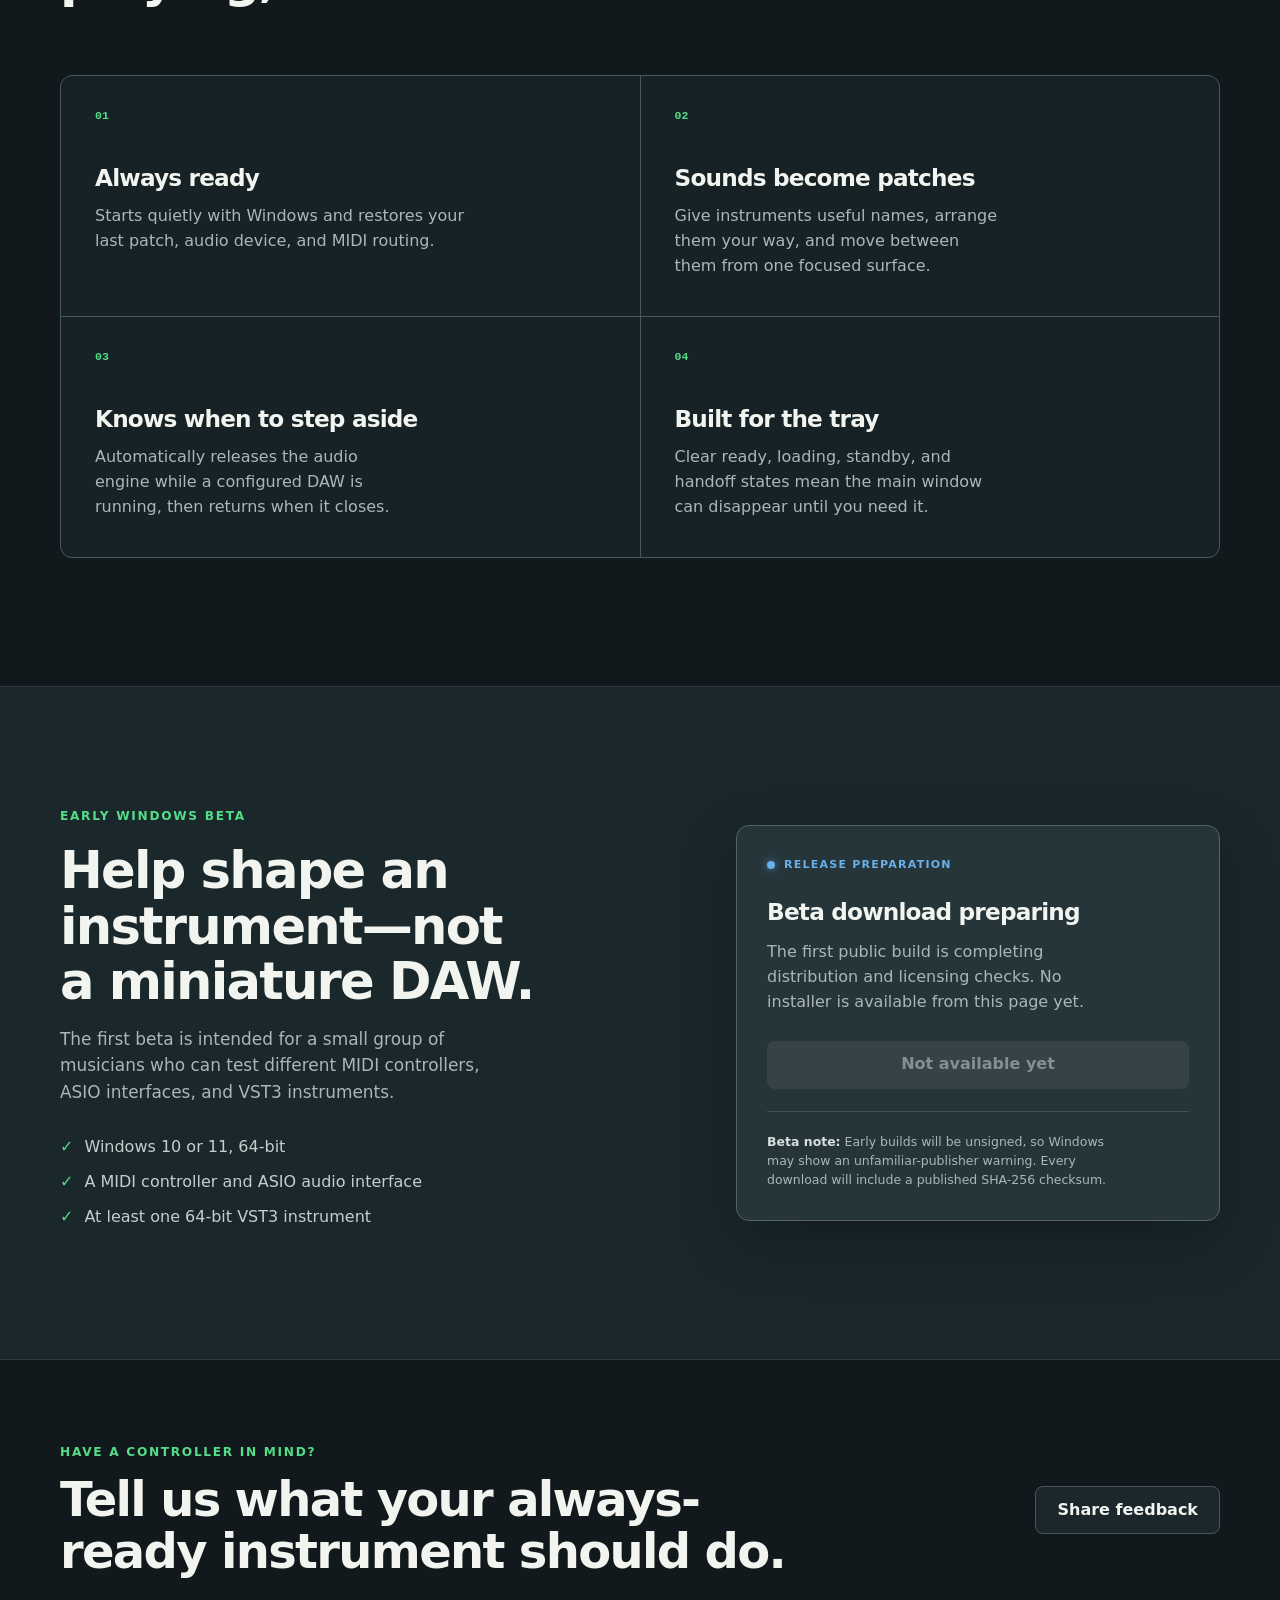
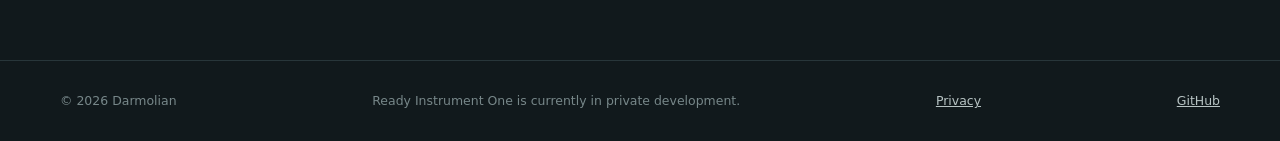
==== commit 0f4ac1e6: "Tighten homepage readiness copy" ====
--- a/site/index.html
+++ b/site/index.html
@@ -32,7 +32,7 @@
       <div class="hero-copy">
         <p class="eyebrow"><span class="ready-dot"></span> Instrument mode for Windows</p>
         <h1>Your MIDI controller,<br><em>always ready.</em></h1>
-        <p class="lede">Ready Instrument One makes your MIDI controller feel like a standalone instrument—turn it on and your chosen sound is already loaded and ready to play. When you open your DAW, it steps aside automatically and returns when you’re done.</p>
+        <p class="lede">Ready Instrument One makes your MIDI controller feel like a standalone instrument—turn it on and your chosen sound is loaded and ready to play. When you open your DAW, it steps aside automatically and returns when you’re done.</p>
         <div class="hero-actions">
           <a class="button primary" href="#beta">Join the Windows beta</a>
           <a class="button secondary" href="#experience">See how it works</a>
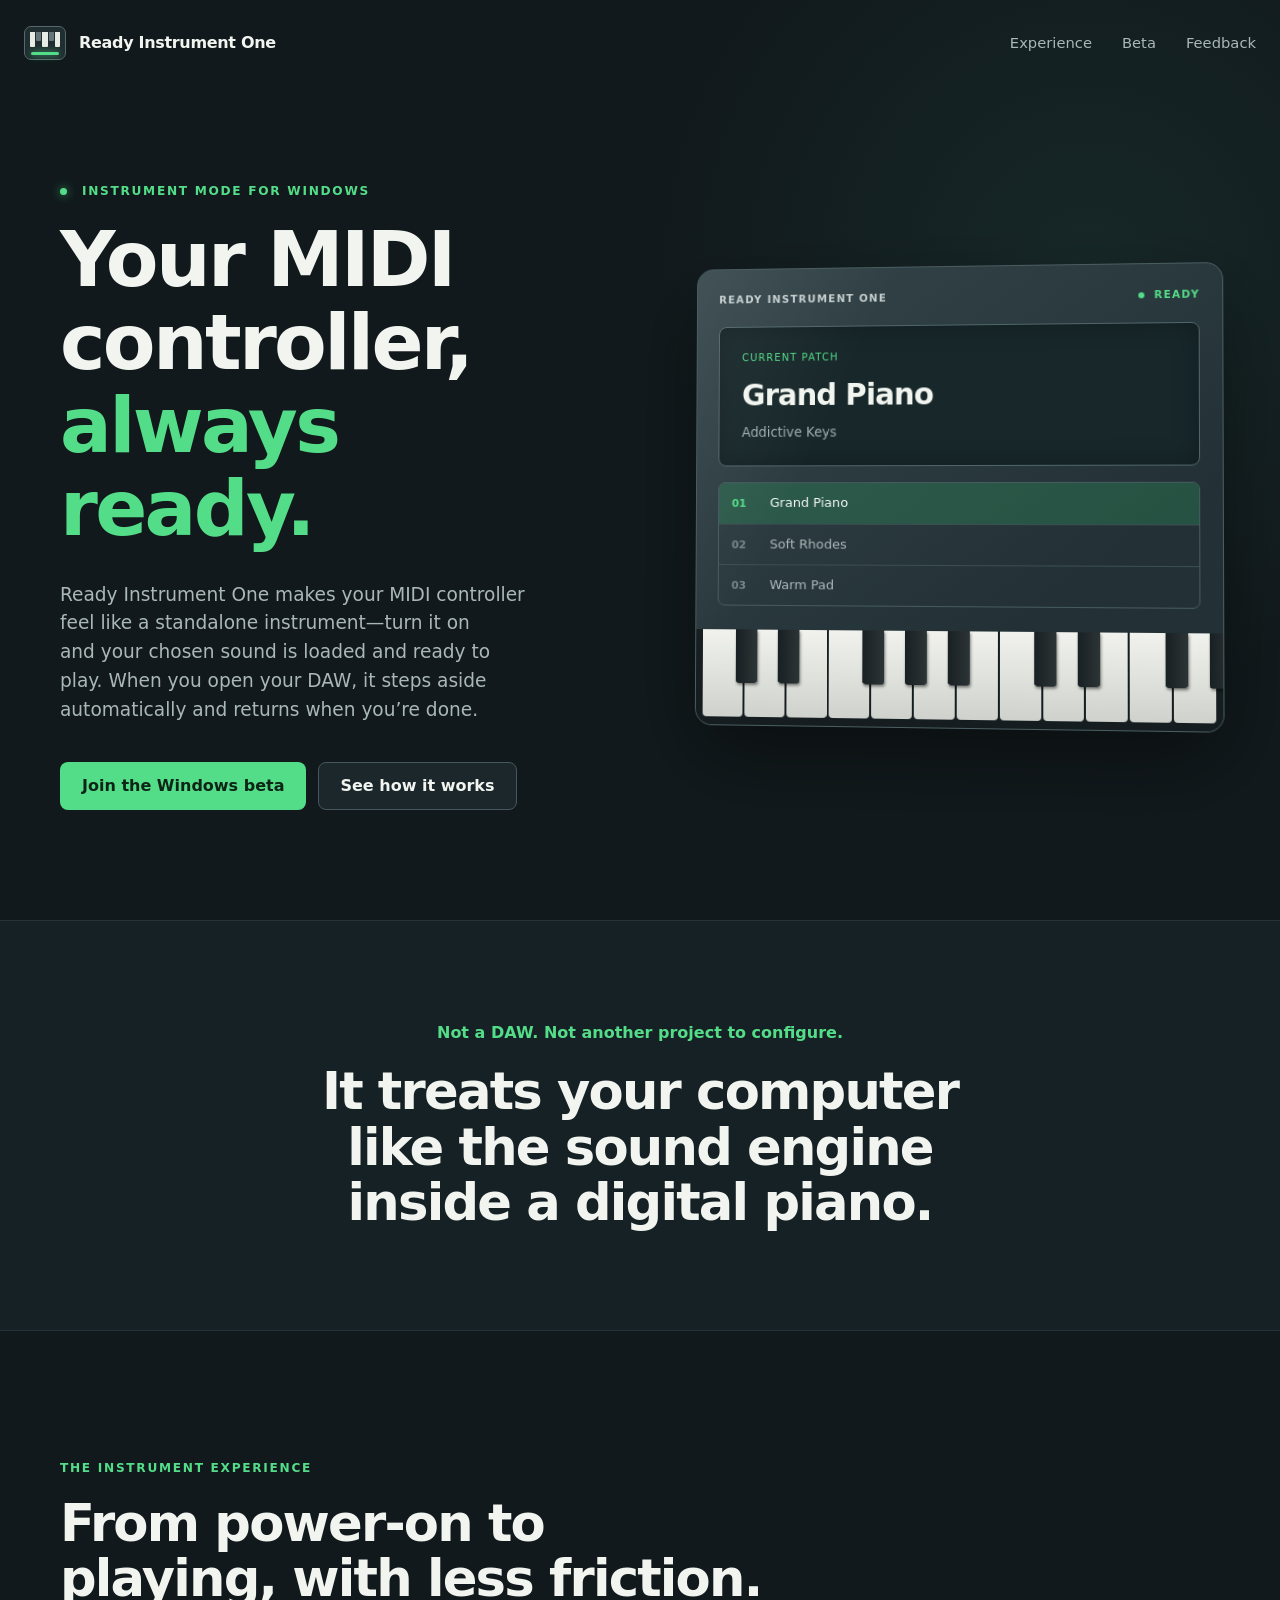
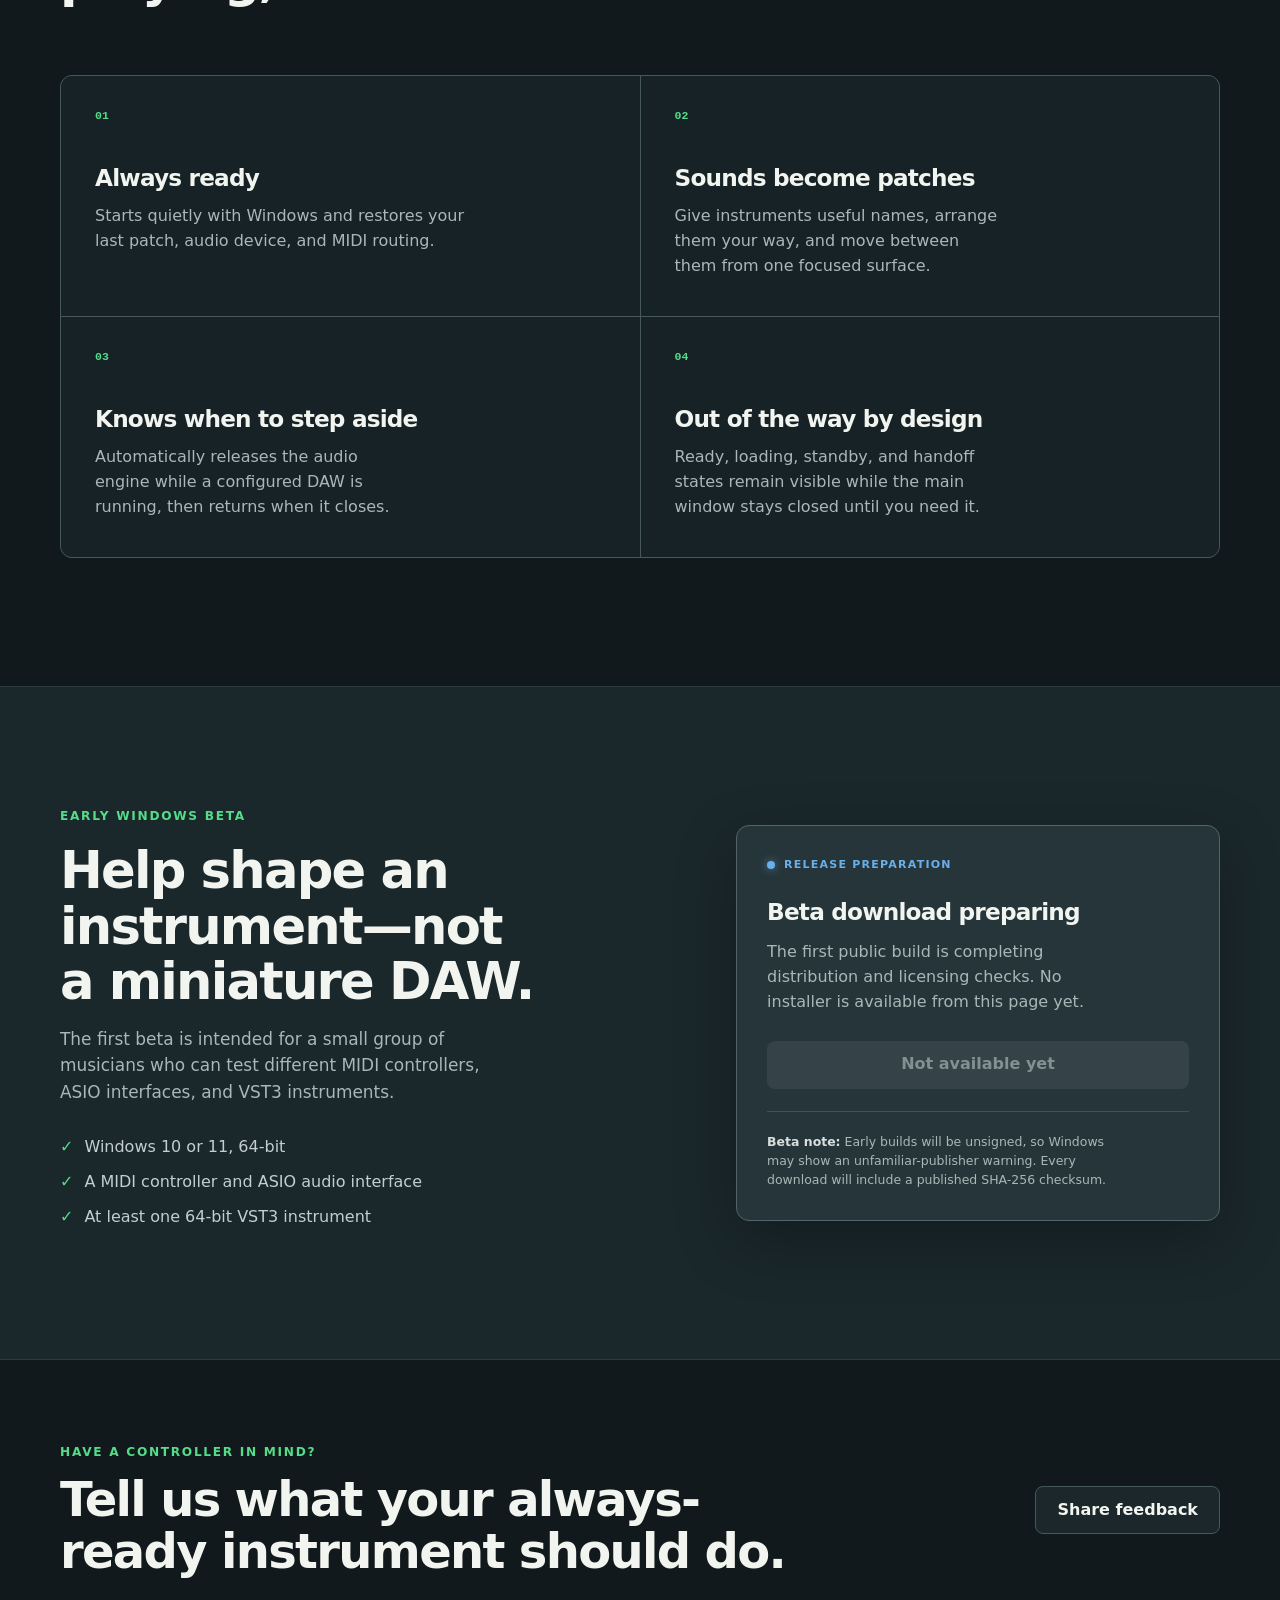
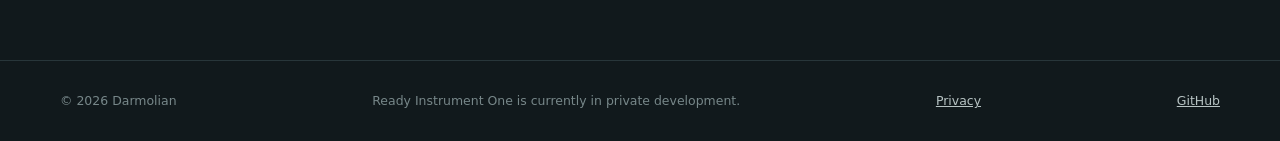
==== commit c4d9c092: "Refine background experience copy" ====
--- a/site/index.html
+++ b/site/index.html
@@ -90,8 +90,8 @@
         </article>
         <article>
           <span class="feature-number">04</span>
-          <h3>Built for the tray</h3>
-          <p>Clear ready, loading, standby, and handoff states mean the main window can disappear until you need it.</p>
+          <h3>Out of the way by design</h3>
+          <p>Ready, loading, standby, and handoff states remain visible while the main window stays closed until you need it.</p>
         </article>
       </div>
     </section>
--- a/site/styles.css
+++ b/site/styles.css
@@ -219,8 +219,8 @@
 .feedback-heading > p:not(.eyebrow) { max-width: 720px; color: var(--muted); font-size: 1.08rem; }
 .feedback-heading .feedback-privacy { margin-top: 22px; font-size: .85rem; }
 .feedback-privacy a, .technical-feedback a { color: #d7e2e0; text-underline-offset: 3px; }
-.form-panel { margin-top: 54px; min-height: 640px; padding: 12px; border: 1px solid #52656a; border-radius: 13px; background: #fff; overflow: hidden; box-shadow: 0 20px 60px rgba(0,0,0,.25); }
-.form-panel iframe { display: block; border-radius: 7px; }
+.form-panel { margin-top: 54px; min-height: 640px; overflow: hidden; }
+.form-panel iframe { display: block; }
 .form-panel noscript { display: block; padding: 30px; color: #172226; }
 .technical-feedback { margin: 26px 0 0; color: var(--muted); font-size: .88rem; text-align: center; }
 
@@ -243,7 +243,7 @@
   .manifesto, .features, .beta-section { padding-block: 80px; }
   .legal-page { padding-block: 60px 80px; }
   .feedback-page { padding-block: 60px 80px; }
-  .form-panel { margin-top: 38px; padding: 5px; }
+  .form-panel { margin-top: 38px; }
   .feature-grid { grid-template-columns: 1fr; }
   .feedback { padding-block: 60px; align-items: flex-start; flex-direction: column; }
   .footer-inner { flex-direction: column; gap: 8px; }
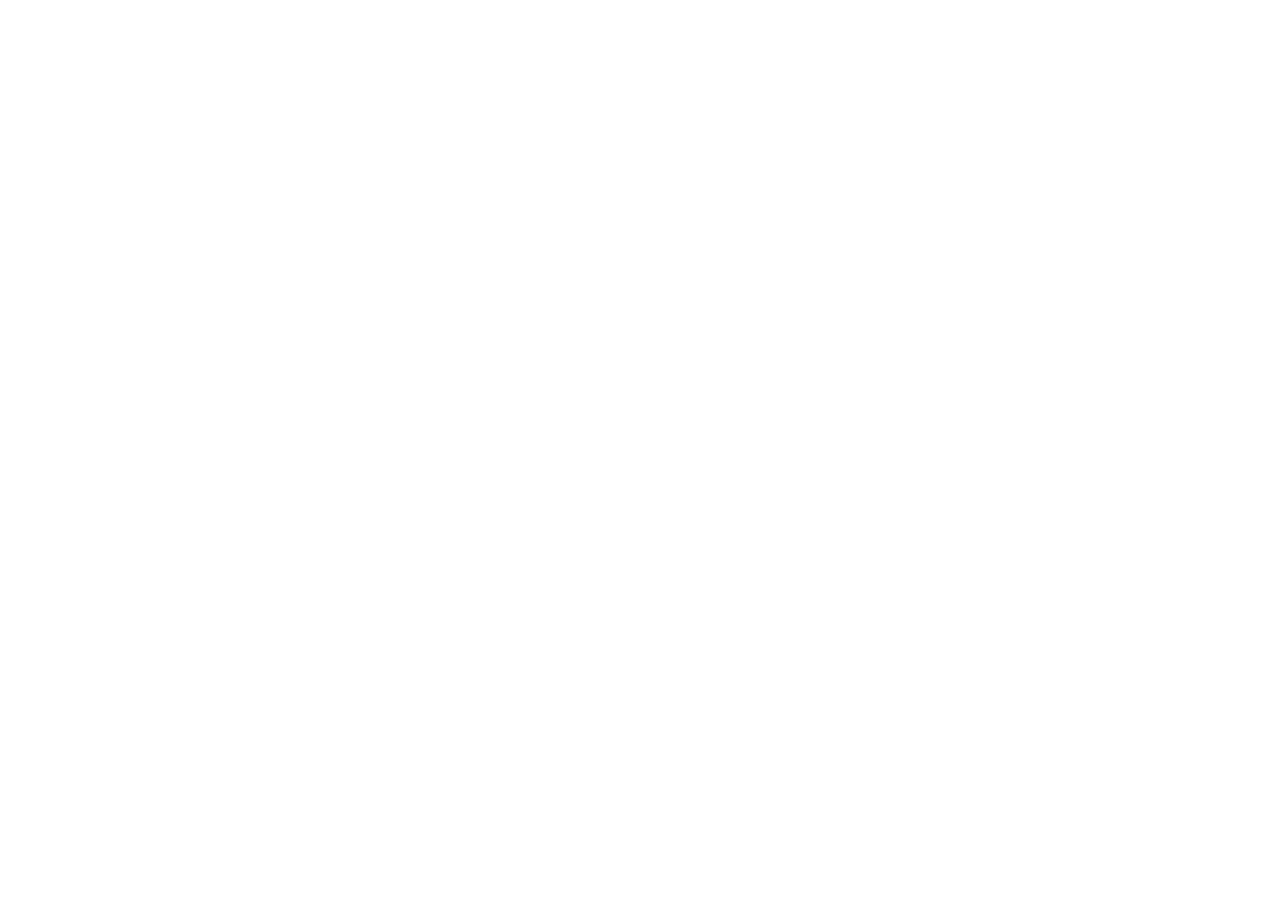
==== commit 800def55: "Redirect product site to Modal Signal" ====
--- a/site/index.html
+++ b/site/index.html
@@ -3,6 +3,15 @@
 <head>
   <meta charset="utf-8">
   <meta name="viewport" content="width=device-width, initial-scale=1">
+  <meta http-equiv="refresh" content="0; url=https://modalsignal.com/ready-instrument-one">
+  <meta name="robots" content="noindex, follow">
+  <link rel="canonical" href="https://modalsignal.com/ready-instrument-one">
+  <script>
+    const destination = new URL("https://modalsignal.com/ready-instrument-one");
+    destination.search = window.location.search;
+    destination.hash = window.location.hash;
+    window.location.replace(destination.href);
+  </script>
   <meta name="description" content="Ready Instrument One makes your MIDI controller feel like a standalone instrument—turn it on and your chosen sound is ready to play.">
   <meta name="theme-color" content="#182327">
   <title>Ready Instrument One</title>
